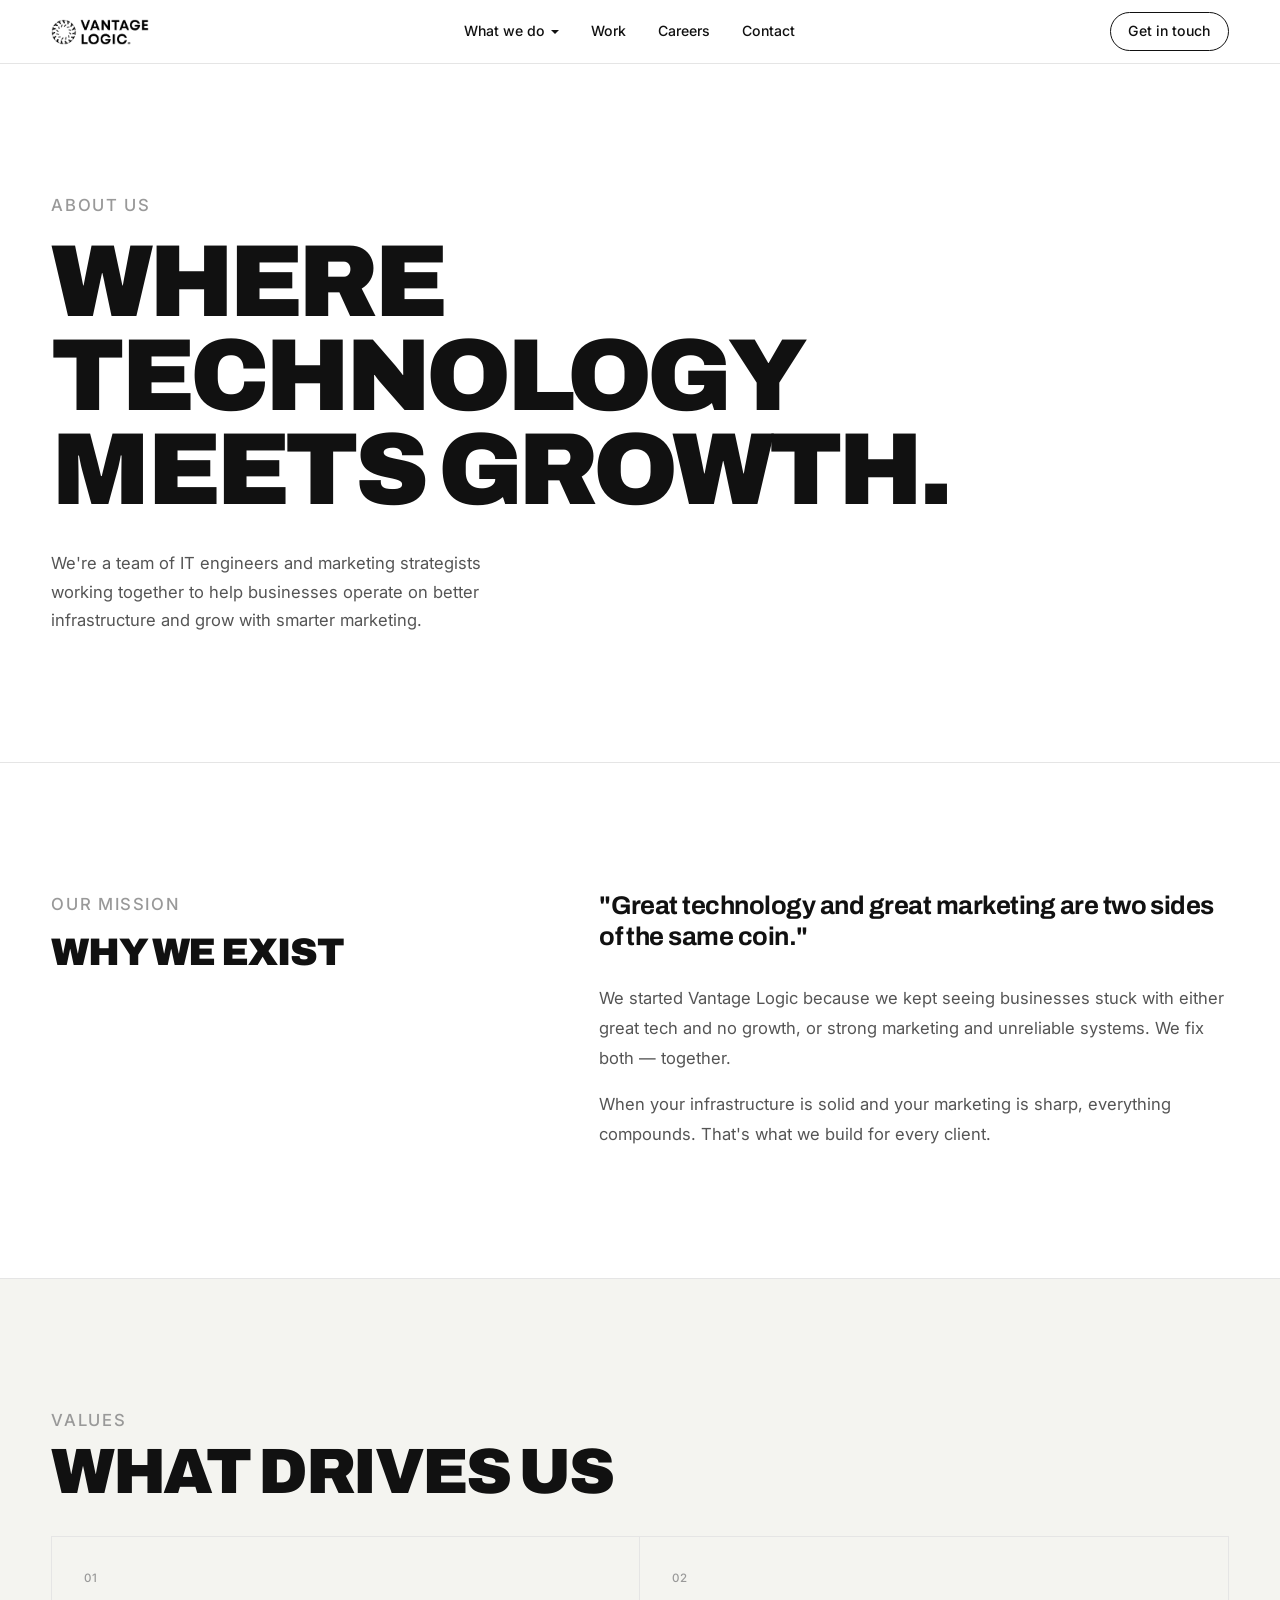
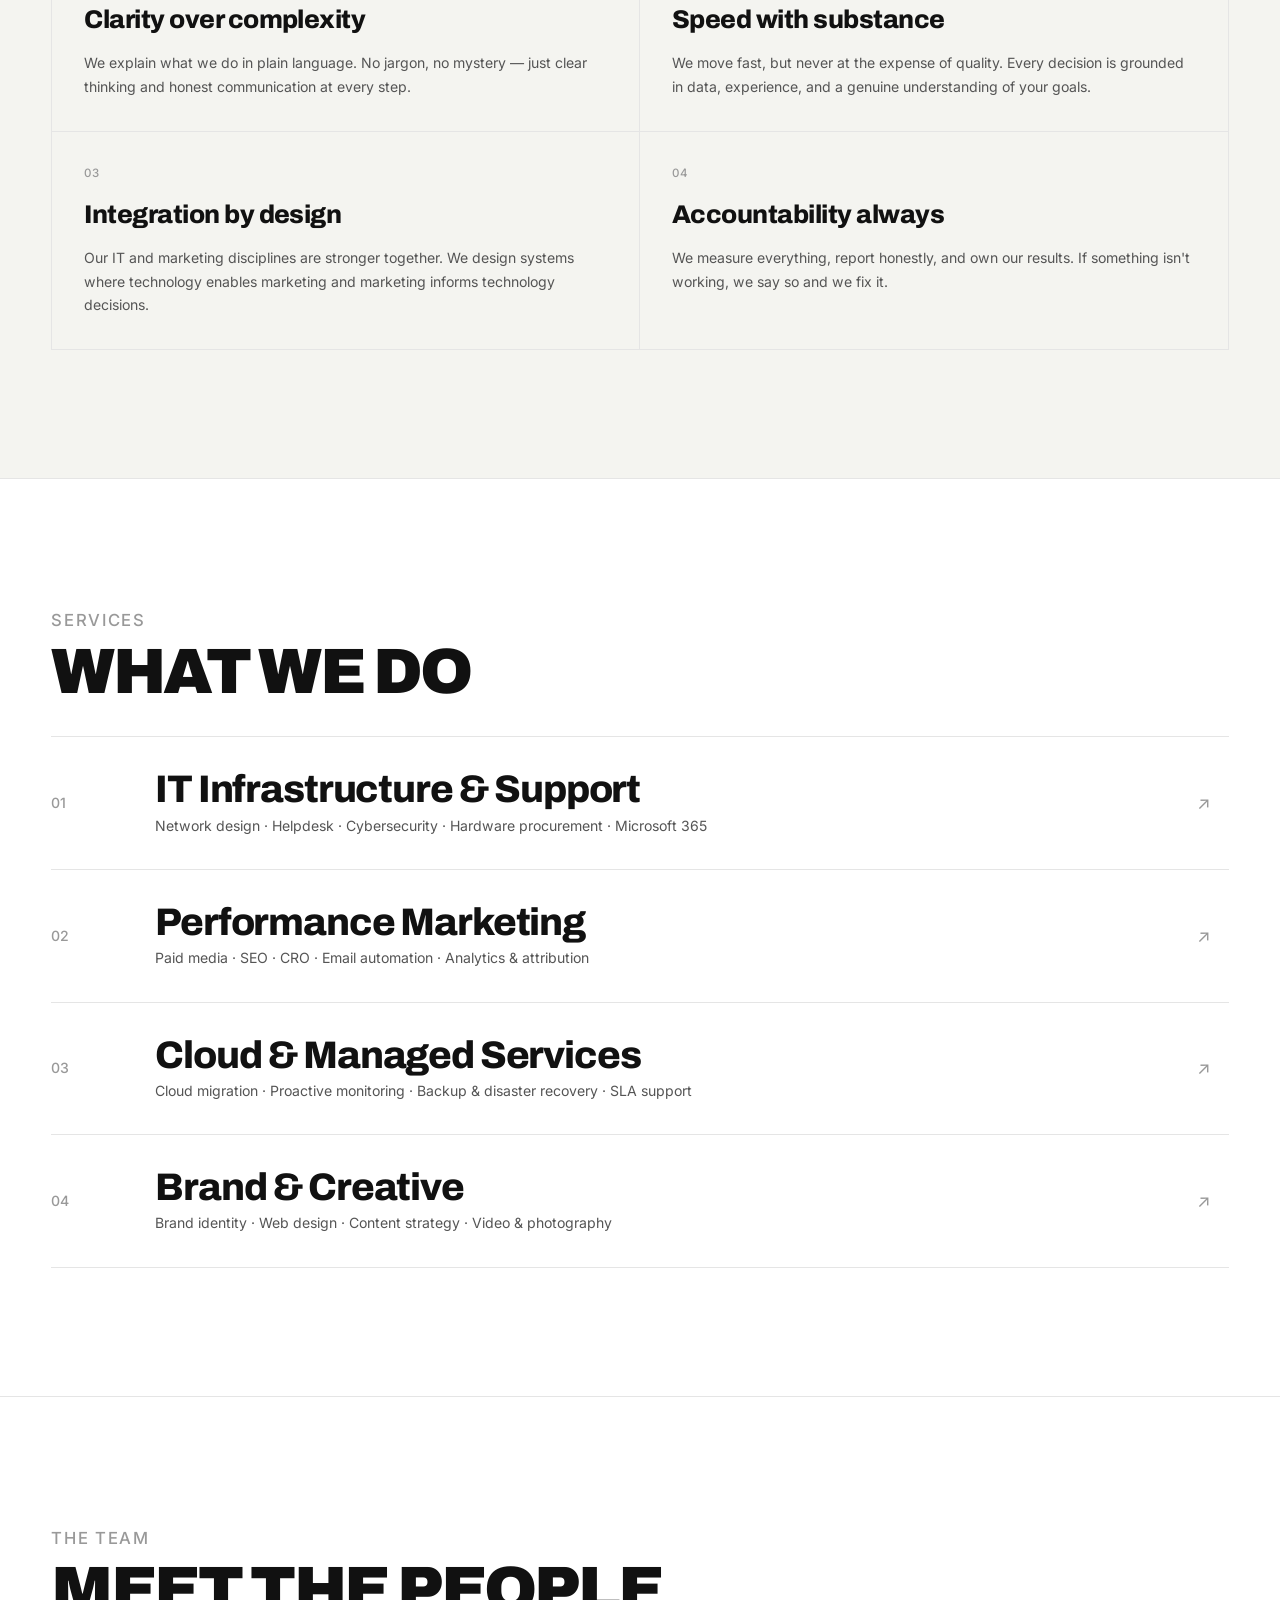
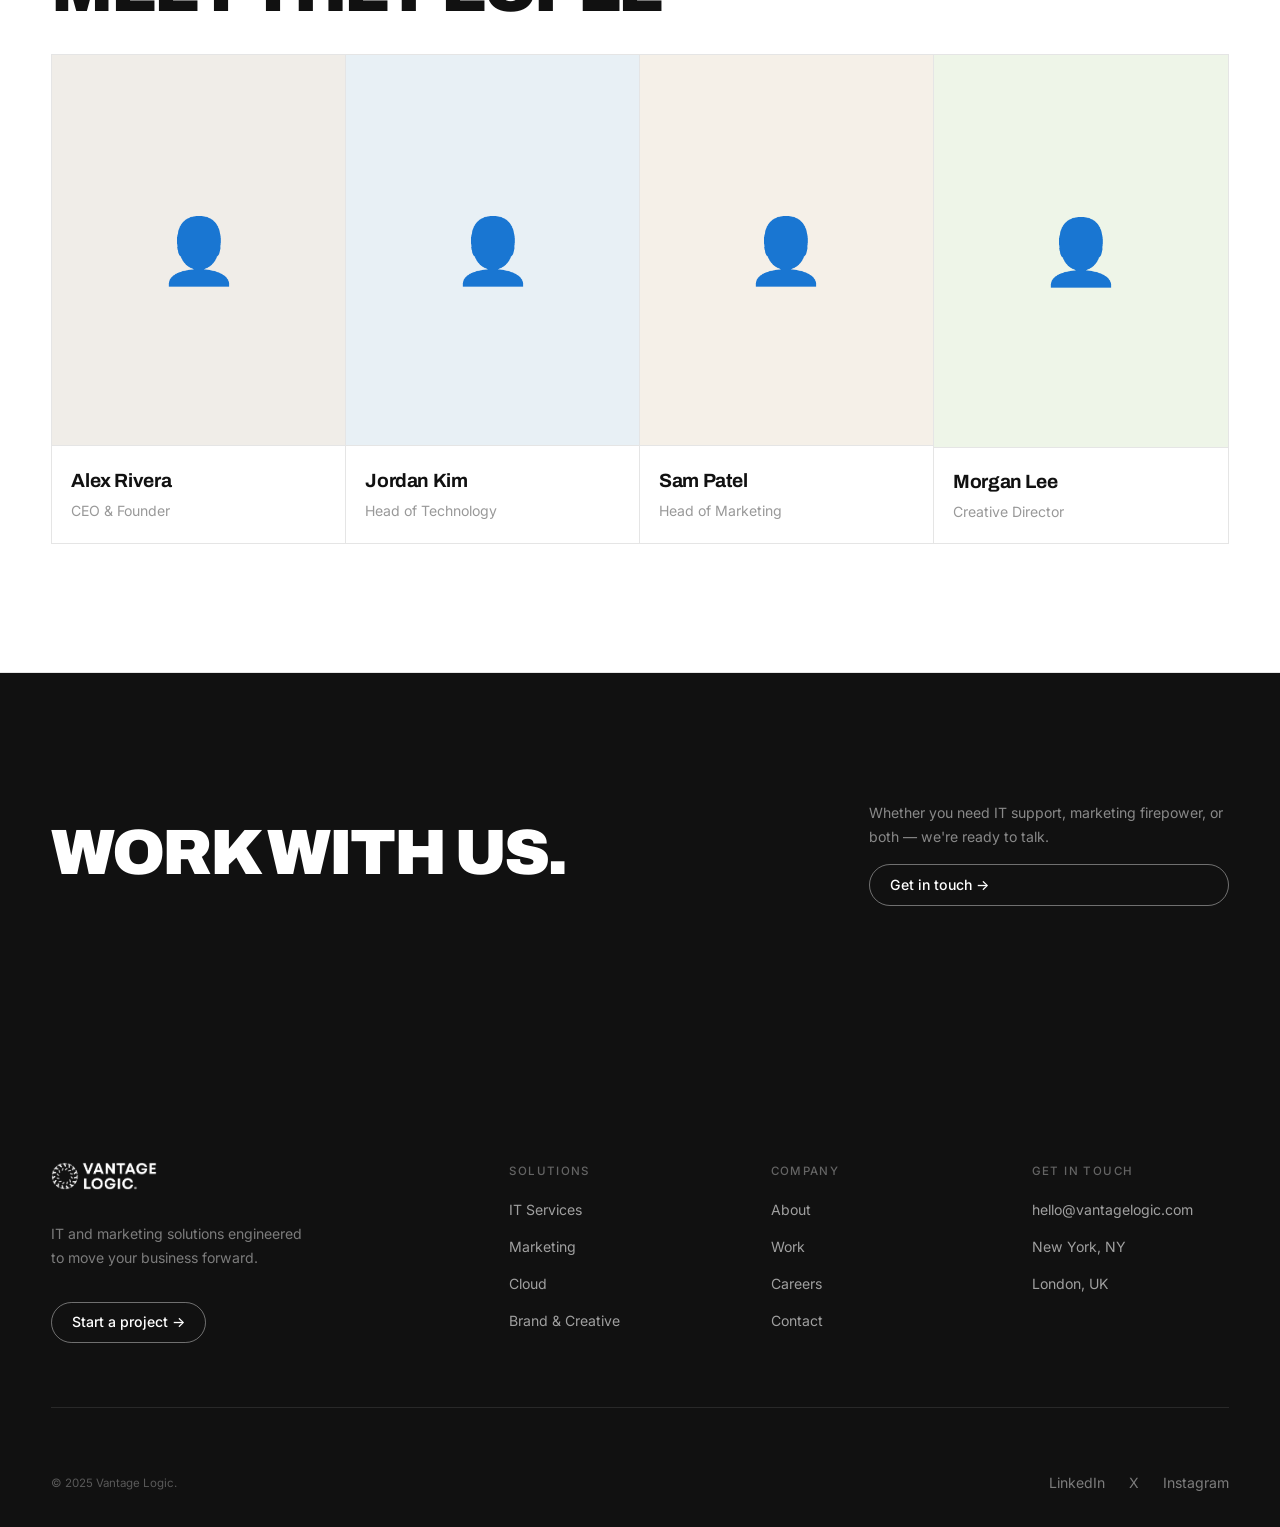
==== pages/about.html @ 90b5e937 "Initial deploy" ====
<!DOCTYPE html>
<html lang="en">
<head>
  <meta charset="UTF-8" /><meta name="viewport" content="width=device-width, initial-scale=1.0" />
  <title>About & Services | Vantage Logic</title>
  <meta name="description" content="Vantage Logic — an IT and marketing agency helping businesses build better technology and grow faster." />
  <link rel="icon" type="image/png" href="../assets/images/favicon.png" />
  <link rel="preconnect" href="https://fonts.googleapis.com">
  <link rel="preconnect" href="https://fonts.gstatic.com" crossorigin>
  <link rel="stylesheet" href="https://fonts.googleapis.com/css2?family=Inter:wght@300;400;500;600&family=Archivo:ital,wght@0,400;0,500;0,600;0,700;0,800;0,900;1,400;1,800&display=swap">
  <link rel="stylesheet" href="../css/main.css" />
  <style>
    body { padding-top:64px; }
    .page-hero { padding-top:var(--sp-xl); padding-bottom:var(--sp-xl); border-bottom:1px solid var(--c-border); }
    .page-hl { font-family:var(--f-display); font-size:var(--t-hero); font-weight:900; text-transform:uppercase; letter-spacing:-0.045em; line-height:0.92; max-width:14ch; }
    .page-sub { max-width:480px; color:var(--c-text-mid); line-height:1.7; margin-top:var(--sp-md); }
    .values-grid { display:grid; grid-template-columns:repeat(2,1fr); gap:0; border:1px solid var(--c-border); }
    .value-item { padding:var(--sp-md); border-right:1px solid var(--c-border); border-bottom:1px solid var(--c-border); }
    .value-item:nth-child(even) { border-right:none; }
    .value-item:nth-last-child(-n+2) { border-bottom:none; }
    .value-num { font-size:var(--t-xs); text-transform:uppercase; letter-spacing:0.1em; color:var(--c-text-light); margin-bottom:0.8rem; font-weight:500; }
    .value-title { font-family:var(--f-display); font-size:var(--t-lg); font-weight:800; letter-spacing:-0.02em; margin-bottom:0.6rem; }
    .value-desc { font-size:var(--t-sm); color:var(--c-text-mid); line-height:1.7; }
    .team-grid { display:grid; grid-template-columns:repeat(4,1fr); gap:0; border:1px solid var(--c-border); }
    .team-card { border-right:1px solid var(--c-border); overflow:hidden; }
    .team-card:last-child { border-right:none; }
    .team-img { aspect-ratio:3/4; background:var(--c-bg-off); display:flex; align-items:center; justify-content:center; font-size:4rem; transition:transform 0.6s var(--ease); }
    .team-card:hover .team-img { transform:scale(1.04); }
    .team-info { padding:1.2rem; border-top:1px solid var(--c-border); }
    .team-name { font-family:var(--f-display); font-size:var(--t-md); font-weight:700; letter-spacing:-0.02em; }
    .team-role { font-size:var(--t-sm); color:var(--c-text-light); margin-top:0.2rem; }
    @media(max-width:900px) {
      .values-grid { grid-template-columns:1fr; }
      .value-item { border-right:none; }
      .value-item:nth-last-child(-n+2) { border-bottom:1px solid var(--c-border); }
      .value-item:last-child { border-bottom:none; }
      .team-grid { grid-template-columns:repeat(2,1fr); }
      .team-card:nth-child(even) { border-right:none; }
      .team-card { border-bottom:1px solid var(--c-border); }
    }
  </style>
</head>
<body>
<div id="page-loader"><div class="loader-inner"><div style="font-family:Archivo,sans-serif;font-weight:900;font-size:1.2rem;letter-spacing:0.05em;color:#111;">VANTAGE LOGIC</div><div class="loader-track"><div class="loader-fill"></div></div></div></div>
<div id="scroll-progress"></div>

<nav id="nav">
  <div class="nav-inner">
    <a href="../index.html" class="nav-logo"><img src="../assets/images/logo.png" alt="Vantage Logic" /></a>
    <ul class="nav-links">
            <li class="has-dd"><a href="#">What we do</a>
        <div class="nav-dd">
          <a href="brand-media.html">Brand &amp; Media</a>
          <a href="paid-ads.html">Paid Ads</a>
          <a href="ecommerce.html">E-Commerce</a>
          <a href="web-software.html">Web &amp; Software</a>
        </div>
      </li>
      <li><a href="work.html">Work</a></li>
      <li><a href="careers.html">Careers</a></li>
      <li><a href="contact.html">Contact</a></li>
    </ul>
    <div class="nav-right">
      <a href="contact.html" class="nav-cta">Get in touch</a>
      <button class="hamburger" aria-label="Menu"><span></span><span></span><span></span></button>
    </div>
  </div>
</nav>
<div id="mobile-menu">
    <a href="brand-media.html">Brand &amp; Media</a>
  <a href="paid-ads.html">Paid Ads</a>
  <a href="ecommerce.html">E-Commerce</a>
  <a href="web-software.html">Web &amp; Software</a><a href="work.html">Work</a><a href="careers.html">Careers</a><a href="contact.html">Contact</a>
  <a href="contact.html" class="mob-cta">Get in touch →</a>
</div>

<section class="page-hero">
  <div class="wrap">
    <p class="upper light" style="margin-bottom:1rem;" data-reveal>About us</p>
    <h1 class="page-hl" data-reveal style="transition-delay:0.08s;">Where technology meets growth.</h1>
    <p class="page-sub" data-reveal style="transition-delay:0.16s;">We're a team of IT engineers and marketing strategists working together to help businesses operate on better infrastructure and grow with smarter marketing.</p>
  </div>
</section>

<!-- MISSION -->
<section class="section border-b">
  <div class="wrap">
    <div style="display:grid;grid-template-columns:1fr 1.5fr;gap:var(--sp-xl);align-items:start;">
      <div data-reveal>
        <p class="upper light" style="margin-bottom:1rem;">Our Mission</p>
        <h2 style="font-family:var(--f-display);font-size:var(--t-xl);font-weight:900;text-transform:uppercase;letter-spacing:-0.03em;line-height:0.95;">Why we exist</h2>
      </div>
      <div data-reveal style="transition-delay:0.12s;">
        <p style="font-family:var(--f-display);font-size:var(--t-lg);font-weight:700;letter-spacing:-0.02em;line-height:1.2;margin-bottom:var(--sp-md);">"Great technology and great marketing are two sides of the same coin."</p>
        <p style="color:var(--c-text-mid);line-height:1.8;margin-bottom:1rem;">We started Vantage Logic because we kept seeing businesses stuck with either great tech and no growth, or strong marketing and unreliable systems. We fix both — together.</p>
        <p style="color:var(--c-text-mid);line-height:1.8;">When your infrastructure is solid and your marketing is sharp, everything compounds. That's what we build for every client.</p>
      </div>
    </div>
  </div>
</section>

<!-- VALUES -->
<section class="section border-b off">
  <div class="wrap">
    <div style="margin-bottom:var(--sp-md);" data-reveal>
      <p class="upper light" style="margin-bottom:0.4rem;">Values</p>
      <h2 style="font-family:var(--f-display);font-size:var(--t-2xl);font-weight:900;letter-spacing:-0.04em;text-transform:uppercase;">What drives us</h2>
    </div>
    <div class="values-grid" data-stagger>
      <div class="value-item"><div class="value-num">01</div><div class="value-title">Clarity over complexity</div><div class="value-desc">We explain what we do in plain language. No jargon, no mystery — just clear thinking and honest communication at every step.</div></div>
      <div class="value-item"><div class="value-num">02</div><div class="value-title">Speed with substance</div><div class="value-desc">We move fast, but never at the expense of quality. Every decision is grounded in data, experience, and a genuine understanding of your goals.</div></div>
      <div class="value-item"><div class="value-num">03</div><div class="value-title">Integration by design</div><div class="value-desc">Our IT and marketing disciplines are stronger together. We design systems where technology enables marketing and marketing informs technology decisions.</div></div>
      <div class="value-item"><div class="value-num">04</div><div class="value-title">Accountability always</div><div class="value-desc">We measure everything, report honestly, and own our results. If something isn't working, we say so and we fix it.</div></div>
    </div>
  </div>
</section>

<!-- SERVICES -->
<section class="section border-b" id="services">
  <div class="wrap">
    <div style="display:flex;align-items:flex-end;justify-content:space-between;margin-bottom:var(--sp-md);flex-wrap:wrap;gap:1rem;" data-reveal>
      <div>
        <p class="upper light" style="margin-bottom:0.4rem;">Services</p>
        <h2 style="font-family:var(--f-display);font-size:var(--t-2xl);font-weight:900;letter-spacing:-0.04em;text-transform:uppercase;">What we do</h2>
      </div>
    </div>
    <div data-stagger>
      <a href="#it" class="solution-item" id="it">
        <span class="solution-num">01</span>
        <div class="solution-body"><div class="solution-name">IT Infrastructure &amp; Support</div><div class="solution-sub">Network design · Helpdesk · Cybersecurity · Hardware procurement · Microsoft 365</div></div>
        <span class="solution-icon">↗</span>
      </a>
      <a href="#marketing" class="solution-item" id="marketing">
        <span class="solution-num">02</span>
        <div class="solution-body"><div class="solution-name">Performance Marketing</div><div class="solution-sub">Paid media · SEO · CRO · Email automation · Analytics &amp; attribution</div></div>
        <span class="solution-icon">↗</span>
      </a>
      <a href="#cloud" class="solution-item" id="cloud">
        <span class="solution-num">03</span>
        <div class="solution-body"><div class="solution-name">Cloud &amp; Managed Services</div><div class="solution-sub">Cloud migration · Proactive monitoring · Backup &amp; disaster recovery · SLA support</div></div>
        <span class="solution-icon">↗</span>
      </a>
      <a href="#brand" class="solution-item" id="brand">
        <span class="solution-num">04</span>
        <div class="solution-body"><div class="solution-name">Brand &amp; Creative</div><div class="solution-sub">Brand identity · Web design · Content strategy · Video &amp; photography</div></div>
        <span class="solution-icon">↗</span>
      </a>
    </div>
  </div>
</section>

<!-- TEAM -->
<section class="section border-b">
  <div class="wrap">
    <div style="display:flex;align-items:center;justify-content:space-between;margin-bottom:var(--sp-md);flex-wrap:wrap;gap:1rem;" data-reveal>
      <div><p class="upper light" style="margin-bottom:0.4rem;">The Team</p><h2 style="font-family:var(--f-display);font-size:var(--t-2xl);font-weight:900;letter-spacing:-0.04em;text-transform:uppercase;">Meet the people</h2></div>
    </div>
    <div class="team-grid" data-stagger>
      <div class="team-card"><div class="team-img" style="background:#f0ede8;">👤</div><div class="team-info"><div class="team-name">Alex Rivera</div><div class="team-role">CEO & Founder</div></div></div>
      <div class="team-card"><div class="team-img" style="background:#e8f0f5;">👤</div><div class="team-info"><div class="team-name">Jordan Kim</div><div class="team-role">Head of Technology</div></div></div>
      <div class="team-card"><div class="team-img" style="background:#f5f0e8;">👤</div><div class="team-info"><div class="team-name">Sam Patel</div><div class="team-role">Head of Marketing</div></div></div>
      <div class="team-card"><div class="team-img" style="background:#eef5e8;">👤</div><div class="team-info"><div class="team-name">Morgan Lee</div><div class="team-role">Creative Director</div></div></div>
    </div>
  </div>
</section>

<section style="background:var(--c-bg-dark);color:#fff;padding-block:var(--sp-xl);">
  <div class="wrap" style="display:flex;align-items:center;justify-content:space-between;gap:var(--sp-lg);flex-wrap:wrap;">
    <h2 style="font-family:var(--f-display);font-size:var(--t-2xl);font-weight:900;text-transform:uppercase;letter-spacing:-0.04em;line-height:0.95;max-width:12ch;">Work with us.</h2>
    <div style="display:flex;flex-direction:column;gap:1rem;max-width:360px;">
      <p style="color:rgba(255,255,255,0.5);font-size:var(--t-sm);line-height:1.7;">Whether you need IT support, marketing firepower, or both — we're ready to talk.</p>
      <a href="contact.html" class="btn btn-outline-white">Get in touch →</a>
    </div>
  </div>
</section>

<footer id="footer">
  <div class="wrap">
    <div class="footer-top">
      <div><img src="../assets/images/logo.png" alt="Vantage Logic" class="footer-logo-img" /><p class="footer-tagline">IT and marketing solutions engineered to move your business forward.</p><a href="contact.html" class="btn btn-outline-white">Start a project →</a></div>
      <div class="footer-col"><div class="footer-col-label">Solutions</div><ul><li><a href="about.html#it">IT Services</a></li><li><a href="about.html#marketing">Marketing</a></li><li><a href="about.html#cloud">Cloud</a></li><li><a href="about.html#brand">Brand & Creative</a></li></ul></div>
      <div class="footer-col"><div class="footer-col-label">Company</div><ul><li><a href="about.html">About</a></li><li><a href="work.html">Work</a></li><li><a href="careers.html">Careers</a></li><li><a href="contact.html">Contact</a></li></ul></div>
      <div class="footer-col"><div class="footer-col-label">Get in touch</div><ul><li><a href="mailto:hello@vantagelogic.com">hello@vantagelogic.com</a></li><li><a href="#">New York, NY</a></li><li><a href="#">London, UK</a></li></ul></div>
    </div>
    <div class="footer-bottom"><p class="footer-copy">&copy; 2025 Vantage Logic.</p><div class="footer-socials"><a href="#">LinkedIn</a><a href="#">X</a><a href="#">Instagram</a></div></div>
  </div>
</footer>
<script src="../js/main.js"></script>
</body>
</html>
---- css/main.css ----
/* ============================================================
   MAIN.CSS — Vantage Logic
   Design modelled after deptagency.com
   WHITE bg · BLACK text · Archivo bold · Inter body
   ============================================================ */

/* Fonts loaded via <link> tags in HTML */

:root {
  --c-bg:          #ffffff;
  --c-bg-off:      #f4f4f0;
  --c-bg-dark:     #111111;
  --c-text:        #111111;
  --c-text-mid:    #555555;
  --c-text-light:  #999999;
  --c-border:      #e5e5e5;
  --c-border-dark: rgba(255,255,255,0.1);

  --f-display: 'Archivo', sans-serif;
  --f-body:    'Inter', sans-serif;

  --t-xs:   clamp(0.65rem, 0.9vw,  0.75rem);
  --t-sm:   clamp(0.8rem,  1.1vw,  0.9rem);
  --t-base: clamp(0.95rem, 1.3vw,  1.05rem);
  --t-md:   clamp(1.1rem,  1.5vw,  1.3rem);
  --t-lg:   clamp(1.4rem,  2vw,    1.75rem);
  --t-xl:   clamp(1.9rem,  3vw,    2.6rem);
  --t-2xl:  clamp(2.6rem,  5vw,    4.2rem);
  --t-hero: clamp(3.5rem,  8vw,    9rem);

  --sp-xs:  0.5rem;
  --sp-sm:  1rem;
  --sp-md:  2rem;
  --sp-lg:  4rem;
  --sp-xl:  8rem;
  --sp-2xl: 14rem;

  --max-w:   1440px;
  --gutter:  clamp(1.5rem, 4vw, 4rem);
  --ease:    cubic-bezier(0.16, 1, 0.3, 1);
  --fast:    0.18s;
  --base:    0.4s;
  --slow:    0.75s;
}

/* Reset */
*, *::before, *::after { box-sizing: border-box; margin: 0; padding: 0; }
html { scroll-behavior: smooth; -webkit-font-smoothing: antialiased; }
body {
  background: var(--c-bg);
  color: var(--c-text);
  font-family: var(--f-body);
  font-size: var(--t-base);
  font-weight: 400;
  line-height: 1.6;
  overflow-x: hidden;
}
img, video { display: block; max-width: 100%; height: auto; }
a { color: inherit; text-decoration: none; }
button { cursor: pointer; border: none; background: none; font: inherit; color: inherit; }
ul { list-style: none; }
input, textarea, select { font: inherit; color: inherit; }

/* Typography */
h1,h2,h3,h4,h5 {
  font-family: var(--f-display);
  font-weight: 800;
  line-height: 1.0;
  letter-spacing: -0.03em;
}
.t-hero  { font-size: var(--t-hero); line-height: 0.93; letter-spacing: -0.045em; }
.t-2xl   { font-size: var(--t-2xl); letter-spacing: -0.03em; }
.t-xl    { font-size: var(--t-xl);  letter-spacing: -0.025em; }
.t-lg    { font-size: var(--t-lg);  letter-spacing: -0.02em; }
.t-md    { font-size: var(--t-md);  }
.t-sm    { font-size: var(--t-sm);  }
.t-xs    { font-size: var(--t-xs);  }
.upper   { text-transform: uppercase; letter-spacing: 0.1em; font-weight: 500; }
.mid     { color: var(--c-text-mid); }
.light   { color: var(--c-text-light); }
.italic  { font-style: italic; }
.f-dis   { font-family: var(--f-display); font-weight: 800; }

/* Layout */
.wrap { width:100%; max-width:var(--max-w); margin-inline:auto; padding-inline:var(--gutter); }
.section    { padding-block: var(--sp-xl); }
.section-lg { padding-block: var(--sp-2xl); }
.section-sm { padding-block: var(--sp-lg); }
.section-md { padding-block: calc(var(--sp-lg) * 1.5); }
.dark       { background: var(--c-bg-dark); color: #fff; }
.off        { background: var(--c-bg-off); }
.border-t   { border-top: 1px solid var(--c-border); }
.border-b   { border-bottom: 1px solid var(--c-border); }
.flex-b     { display:flex; align-items:center; justify-content:space-between; }
.flex-c     { display:flex; align-items:center; }
.col        { display:flex; flex-direction:column; }
.grid-2     { display:grid; grid-template-columns:1fr 1fr; gap:var(--sp-md); }
.grid-3     { display:grid; grid-template-columns:repeat(3,1fr); gap:var(--sp-md); }
.grid-4     { display:grid; grid-template-columns:repeat(4,1fr); gap:var(--sp-md); }

/* Buttons — Dept style: pill outlines + filled */
.btn {
  display: inline-flex; align-items: center; gap: 0.45em;
  font-family: var(--f-body); font-size: var(--t-sm); font-weight: 500;
  cursor: pointer; white-space: nowrap; transition: all var(--base) var(--ease);
}
.btn-outline {
  padding: 0.6em 1.4em; border-radius: 99px;
  border: 1.5px solid var(--c-text); color: var(--c-text);
}
.btn-outline:hover { background: var(--c-text); color: var(--c-bg); }
.btn-filled {
  padding: 0.6em 1.4em; border-radius: 99px;
  background: var(--c-text); color: var(--c-bg);
  border: 1.5px solid var(--c-text);
}
.btn-filled:hover { background: transparent; color: var(--c-text); }
.btn-outline-white {
  padding: 0.6em 1.4em; border-radius: 99px;
  border: 1.5px solid rgba(255,255,255,0.4); color: #fff;
}
.btn-outline-white:hover { background: #fff; color: var(--c-text); }

/* Text link arrow — Dept's main CTA style */
.link-arr {
  display: inline-flex; align-items: center; gap: 0.4em;
  font-size: var(--t-sm); font-weight: 500;
  border-bottom: 1px solid currentColor;
  padding-bottom: 1px;
  transition: gap var(--fast) var(--ease), opacity var(--fast) ease;
}
.link-arr:hover { gap: 0.7em; opacity: 0.6; }

/* Scroll reveal — only hide elements when JS is confirmed active */
.js-ready [data-reveal] {
  opacity: 0; transform: translateY(28px);
  transition: opacity var(--slow) var(--ease), transform var(--slow) var(--ease);
}
.js-ready [data-reveal].on { opacity:1; transform:none; }
.js-ready [data-reveal="fade"] { transform:none; }
.js-ready [data-reveal="fade"].on { opacity:1; }
.js-ready [data-stagger] > * {
  opacity:0; transform:translateY(20px);
  transition: opacity 0.55s var(--ease), transform 0.55s var(--ease);
}
.js-ready [data-stagger].on > *:nth-child(1){opacity:1;transform:none;transition-delay:0s}
.js-ready [data-stagger].on > *:nth-child(2){opacity:1;transform:none;transition-delay:.08s}
.js-ready [data-stagger].on > *:nth-child(3){opacity:1;transform:none;transition-delay:.16s}
.js-ready [data-stagger].on > *:nth-child(4){opacity:1;transform:none;transition-delay:.24s}
.js-ready [data-stagger].on > *:nth-child(5){opacity:1;transform:none;transition-delay:.32s}
.js-ready [data-stagger].on > *:nth-child(6){opacity:1;transform:none;transition-delay:.40s}

/* Page loader */
#page-loader {
  position:fixed; inset:0; background:var(--c-bg); z-index:10000;
  display:flex; align-items:center; justify-content:center;
  transition: opacity 0.5s ease, visibility 0.5s ease;
}
#page-loader.loaded { opacity:0; visibility:hidden; pointer-events:none; }
.loader-inner { display:flex; flex-direction:column; align-items:center; gap:1.5rem; }
.loader-logo-img { height:36px; }
.loader-track { width:180px; height:1px; background:var(--c-border); position:relative; overflow:hidden; }
.loader-fill { position:absolute; top:0; left:0; height:100%; width:0; background:var(--c-text); transition:width 0.8s var(--ease); }

/* ============================================================
   NAV — exactly like Dept: white bar, thin border, pill contact CTA
   ============================================================ */
#nav {
  position:fixed; top:0; left:0; right:0; z-index:900;
  background:var(--c-bg); border-bottom:1px solid var(--c-border);
  height:64px; transition:box-shadow 0.3s ease;
}
#nav.scrolled { box-shadow: 0 2px 16px rgba(0,0,0,0.06); }
.nav-inner {
  max-width:var(--max-w); margin-inline:auto; padding-inline:var(--gutter);
  height:100%; display:flex; align-items:center; justify-content:space-between;
}
.nav-logo { display:flex; align-items:center; transition:opacity 0.2s ease; }
.nav-logo:hover { opacity:0.6; }
.nav-logo img { height:26px; width:auto; }
.nav-links { display:flex; align-items:center; height:64px; }
.nav-links li { height:100%; position:relative; }
.nav-links li a {
  display:flex; align-items:center; height:100%;
  padding-inline:1rem;
  font-size:var(--t-sm); font-weight:500;
  transition:opacity var(--fast) ease;
}
.nav-links li a:hover { opacity:0.5; }
.nav-links li.active > a { border-bottom: 2px solid var(--c-text); }

/* Dropdown */
.nav-links li.has-dd > a::after { content:''; display:inline-block; width:0; height:0; margin-left:0.4em; border-left:4px solid transparent; border-right:4px solid transparent; border-top:4px solid currentColor; vertical-align:middle; transition:transform 0.2s ease; }
.nav-links li.has-dd:hover > a::after { transform:rotate(180deg); }
.nav-dd {
  display:none; position:absolute; top:100%; left:0;
  min-width:210px; background:var(--c-bg);
  border:1px solid var(--c-border); border-top:none;
  box-shadow:0 8px 24px rgba(0,0,0,0.08); z-index:100; padding:0.6rem 0;
}
.nav-links li.has-dd:hover .nav-dd { display:block; }
.nav-dd a { display:block; padding:0.5rem 1.2rem; font-size:var(--t-sm); transition:background 0.15s; }
.nav-dd a:hover { background:var(--c-bg-off); }

.nav-right { display:flex; align-items:center; gap:1rem; }
.nav-cta {
  font-size:var(--t-sm); font-weight:500;
  padding:0.55em 1.25em; border:1.5px solid var(--c-text);
  border-radius:99px; transition:all 0.2s ease;
}
.nav-cta:hover { background:var(--c-text); color:var(--c-bg); }

.hamburger { display:none; flex-direction:column; gap:5px; cursor:pointer; }
.hamburger span { display:block; width:22px; height:1.5px; background:var(--c-text); transition:all 0.3s var(--ease); }
.hamburger.open span:nth-child(1){ transform:translateY(6.5px) rotate(45deg); }
.hamburger.open span:nth-child(2){ opacity:0; }
.hamburger.open span:nth-child(3){ transform:translateY(-6.5px) rotate(-45deg); }
#mobile-menu {
  position:fixed; inset:0; top:64px; background:var(--c-bg);
  z-index:800; padding:var(--sp-md) var(--gutter);
  display:none; flex-direction:column; overflow-y:auto;
}
#mobile-menu.open { display:flex; }
#mobile-menu a {
  font-family:var(--f-display); font-size:var(--t-xl); font-weight:800;
  padding-block:0.7rem; border-bottom:1px solid var(--c-border);
  transition:opacity 0.2s;
}
#mobile-menu a:hover { opacity:0.45; }
.mob-cta { margin-top:var(--sp-md) !important; font-size:var(--t-base) !important; }

/* Scroll progress */
#scroll-progress {
  position:fixed; top:64px; left:0; height:2px; width:0;
  background:var(--c-text); z-index:901; transition:width 0.1s linear;
}

/* ============================================================
   FOOTER
   ============================================================ */
#footer { background:var(--c-bg-dark); color:#fff; padding-top:var(--sp-xl); }
.footer-top {
  display:grid; grid-template-columns:2fr 1fr 1fr 1fr;
  gap:var(--sp-lg); padding-bottom:var(--sp-lg);
  border-bottom:1px solid var(--c-border-dark); margin-bottom:var(--sp-md);
}
.footer-logo-img { height:28px; filter:invert(1) brightness(10); margin-bottom:var(--sp-md); }
.footer-tagline { font-size:var(--t-sm); color:rgba(255,255,255,0.45); line-height:1.7; max-width:260px; margin-bottom:var(--sp-md); }
.footer-col-label { font-size:var(--t-xs); text-transform:uppercase; letter-spacing:0.12em; color:rgba(255,255,255,0.35); margin-bottom:1rem; font-weight:500; }
.footer-col ul { display:flex; flex-direction:column; gap:0.65rem; }
.footer-col a { font-size:var(--t-sm); color:rgba(255,255,255,0.6); transition:color 0.2s; }
.footer-col a:hover { color:#fff; }
.footer-bottom { display:flex; align-items:center; justify-content:space-between; flex-wrap:wrap; gap:1rem; padding-block:var(--sp-md); }
.footer-copy { font-size:var(--t-xs); color:rgba(255,255,255,0.3); }
.footer-socials { display:flex; gap:1.5rem; }
.footer-socials a { font-size:var(--t-sm); color:rgba(255,255,255,0.45); transition:color 0.2s; }
.footer-socials a:hover { color:#fff; }

/* ============================================================
   WORK CARDS
   ============================================================ */
.work-card { display:block; background:var(--c-bg-off); }
.work-card-img-wrap { overflow:hidden; }
.work-card-img {
  width:100%; aspect-ratio:16/10; object-fit:cover;
  display:flex; align-items:center; justify-content:center;
  background:var(--c-bg-off);
  transition:transform 0.7s var(--ease);
}
.work-card:hover .work-card-img { transform:scale(1.04); }
.work-card-meta {
  padding:1.2rem 1.4rem; border-top:1px solid var(--c-border);
  display:flex; align-items:flex-start; justify-content:space-between; gap:1rem;
}
.work-card-left { }
.work-card-client { font-family:var(--f-display); font-size:var(--t-md); font-weight:700; letter-spacing:-0.02em; }
.work-card-desc { font-size:var(--t-sm); color:var(--c-text-mid); margin-top:0.2rem; line-height:1.4; max-width:40ch; }
.work-card-tags { display:flex; gap:0.4rem; flex-wrap:wrap; margin-top:0.6rem; }
.work-tag { font-size:var(--t-xs); color:var(--c-text-light); padding:0.2em 0.7em; border:1px solid var(--c-border); border-radius:99px; }

/* ============================================================
   SOLUTIONS LIST — Dept numbered rows
   ============================================================ */
.solution-item {
  display:grid; grid-template-columns:72px 1fr 32px;
  align-items:center; gap:var(--sp-md);
  padding:2rem 0; border-bottom:1px solid var(--c-border);
  transition:background 0.2s; text-decoration:none; color:var(--c-text);
}
.solution-item:first-child { border-top:1px solid var(--c-border); }
.solution-item:hover .solution-name { opacity:0.45; }
.solution-item:hover .solution-icon { transform:translate(4px,-4px); }
.solution-num { font-size:var(--t-sm); color:var(--c-text-light); font-weight:500; }
.solution-body { }
.solution-name {
  font-family:var(--f-display); font-size:var(--t-xl); font-weight:800;
  letter-spacing:-0.03em; line-height:1.05; transition:opacity 0.2s;
}
.solution-sub { font-size:var(--t-sm); color:var(--c-text-mid); margin-top:0.3rem; }
.solution-icon { font-size:1.1rem; color:var(--c-text-light); transition:transform 0.2s var(--ease), color 0.2s; }
.solution-item:hover .solution-icon { color:var(--c-text); }

/* ============================================================
   MARQUEE
   ============================================================ */
.marquee-wrap { overflow:hidden; border-top:1px solid var(--c-border); border-bottom:1px solid var(--c-border); padding-block:1rem; }
.marquee-track { display:flex; gap:3rem; width:max-content; animation:marquee 28s linear infinite; }
.marquee-wrap:hover .marquee-track { animation-play-state:paused; }
.marquee-item { display:flex; align-items:center; gap:1rem; white-space:nowrap; font-family:var(--f-display); font-size:var(--t-sm); font-weight:700; text-transform:uppercase; letter-spacing:0.06em; color:var(--c-text-light); }
.m-dot { width:4px; height:4px; border-radius:50%; background:var(--c-text); display:inline-block; }
@keyframes marquee { from{transform:translateX(0)} to{transform:translateX(-50%)} }

/* ============================================================
   CULTURE BLOCKS — horizontal scrolling strip
   ============================================================ */
.culture-strip { display:flex; overflow-x:auto; scrollbar-width:none; border-top:1px solid var(--c-border); border-bottom:1px solid var(--c-border); }
.culture-strip::-webkit-scrollbar { display:none; }
.culture-block { flex:0 0 260px; padding:var(--sp-md); border-right:1px solid var(--c-border); }
.culture-block:last-child { border-right:none; }
.culture-label { font-family:var(--f-display); font-size:var(--t-md); font-weight:800; line-height:1.15; letter-spacing:-0.02em; margin-bottom:0.5rem; }
.culture-stat { font-size:var(--t-xs); color:var(--c-text-light); line-height:1.65; }

/* ============================================================
   INSIGHT CARDS
   ============================================================ */
.insight-card { display:block; }
.insight-img-wrap { overflow:hidden; margin-bottom:1rem; }
.insight-img { width:100%; aspect-ratio:16/10; object-fit:cover; display:flex; align-items:center; justify-content:center; background:var(--c-bg-off); transition:transform 0.6s var(--ease); }
.insight-card:hover .insight-img { transform:scale(1.04); }
.insight-cat { font-size:var(--t-xs); text-transform:uppercase; letter-spacing:0.1em; color:var(--c-text-light); margin-bottom:0.5rem; font-weight:500; }
.insight-title { font-family:var(--f-display); font-size:var(--t-lg); font-weight:700; letter-spacing:-0.02em; line-height:1.15; transition:opacity 0.2s; }
.insight-card:hover .insight-title { opacity:0.5; }

/* ============================================================
   FORMS
   ============================================================ */
.form-group { display:flex; flex-direction:column; gap:0.4rem; margin-bottom:var(--sp-sm); }
.form-label { font-size:var(--t-sm); font-weight:500; }
.form-input, .form-textarea, .form-select {
  background:transparent; border:none; border-bottom:1.5px solid var(--c-border);
  padding:0.75em 0; font-size:var(--t-base); width:100%; outline:none;
  border-radius:0; transition:border-color 0.2s; appearance:none;
}
.form-input:focus, .form-textarea:focus, .form-select:focus { border-color:var(--c-text); }
.form-input::placeholder, .form-textarea::placeholder { color:var(--c-text-light); }
.form-textarea { resize:vertical; min-height:120px; }

/* ============================================================
   ACCORDION
   ============================================================ */
.accordion-item { border-bottom:1px solid var(--c-border); }
.accordion-trigger {
  width:100%; display:flex; align-items:center; justify-content:space-between;
  padding:1.3rem 0; font-family:var(--f-display); font-size:var(--t-lg);
  font-weight:700; letter-spacing:-0.02em; text-align:left; cursor:pointer;
  transition:opacity 0.2s;
}
.accordion-trigger:hover { opacity:0.55; }
.accordion-icon { font-size:1.3rem; font-weight:300; flex-shrink:0; transition:transform 0.3s var(--ease); }
.accordion-item.open .accordion-icon { transform:rotate(45deg); }
.accordion-body { max-height:0; overflow:hidden; transition:max-height 0.45s var(--ease); }
.accordion-body-inner { padding-bottom:1.4rem; color:var(--c-text-mid); line-height:1.8; font-size:var(--t-sm); }

/* ============================================================
   RESPONSIVE
   ============================================================ */
@media (max-width:1024px) {
  .grid-4 { grid-template-columns:repeat(2,1fr); }
  .footer-top { grid-template-columns:1fr 1fr; gap:var(--sp-md); }
  .solution-item { grid-template-columns:52px 1fr 28px; }
}
@media (max-width:768px) {
  .nav-links, .nav-right { display:none; }
  .hamburger { display:flex; }
  .grid-2,.grid-3,.grid-4 { grid-template-columns:1fr; }
  .footer-top { grid-template-columns:1fr; }
  .footer-bottom { flex-direction:column; text-align:center; }
  .solution-item { grid-template-columns:44px 1fr; }
  .solution-icon { display:none; }
}
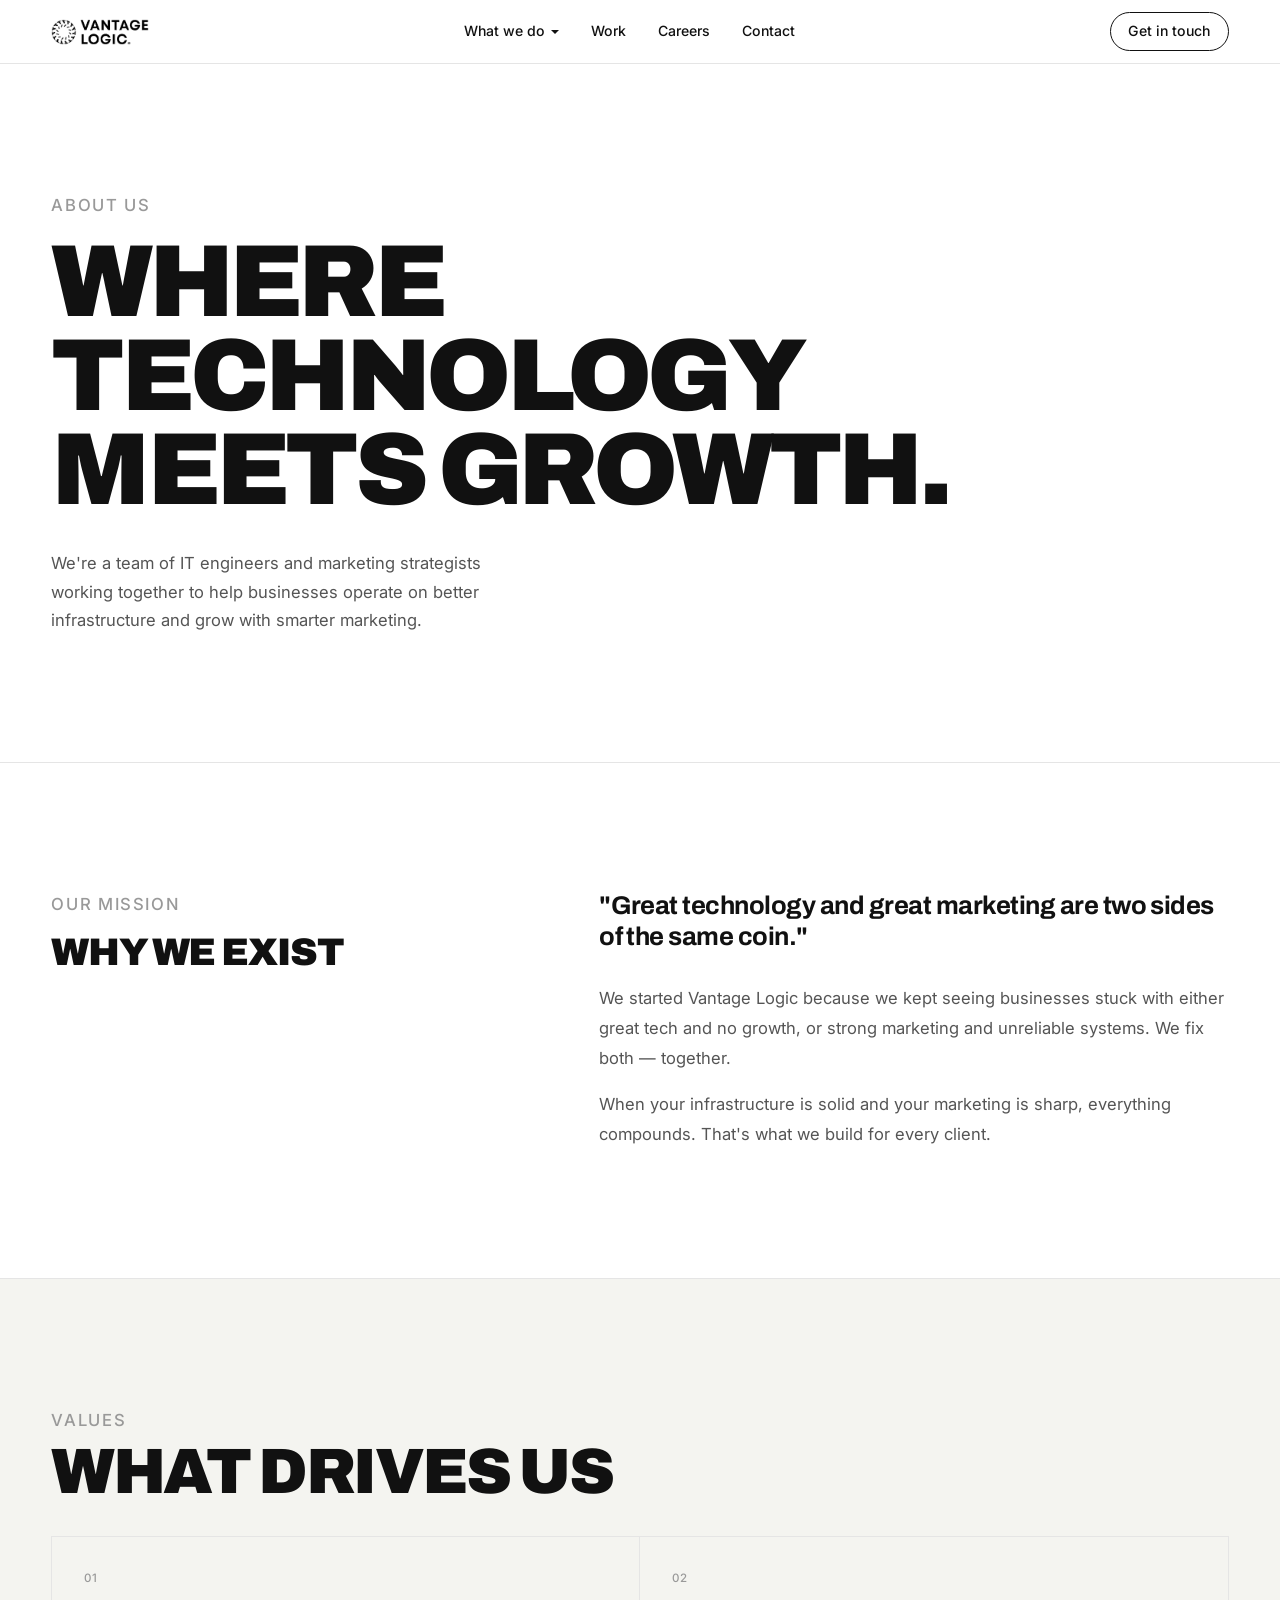
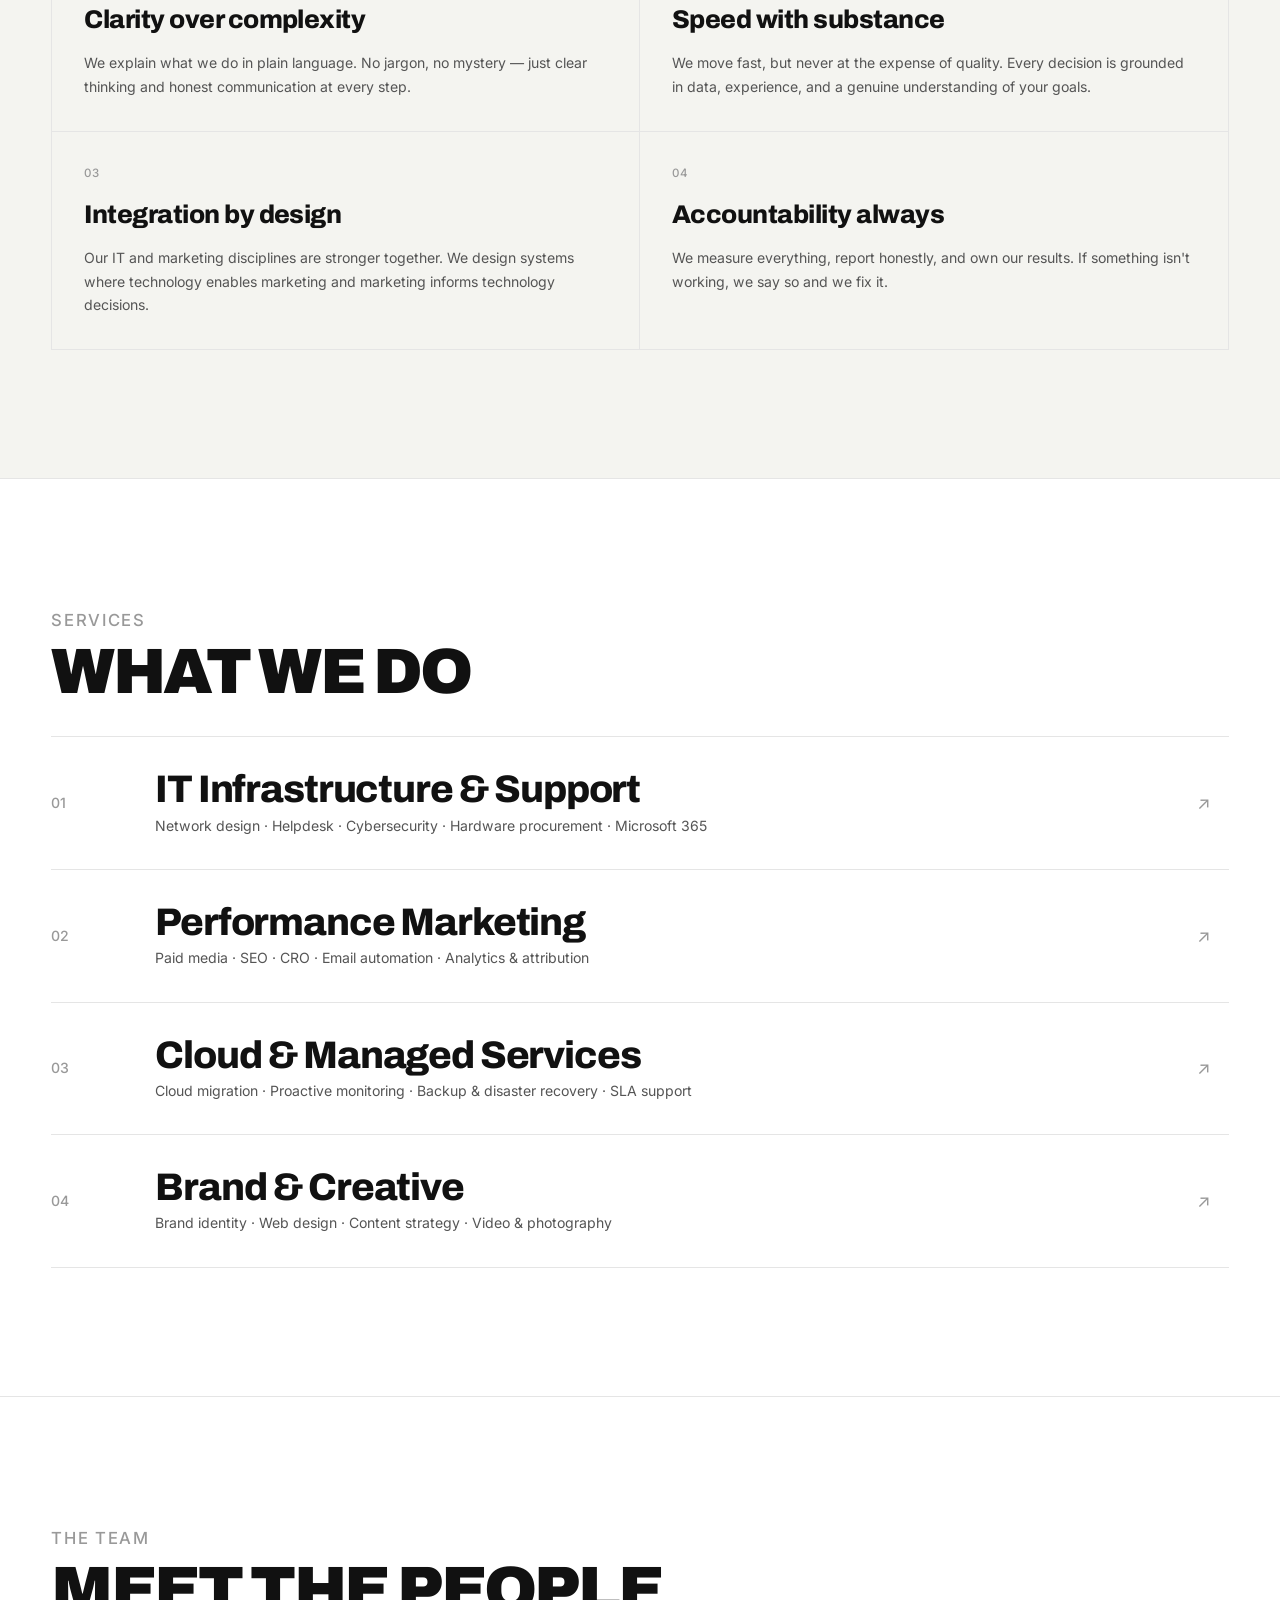
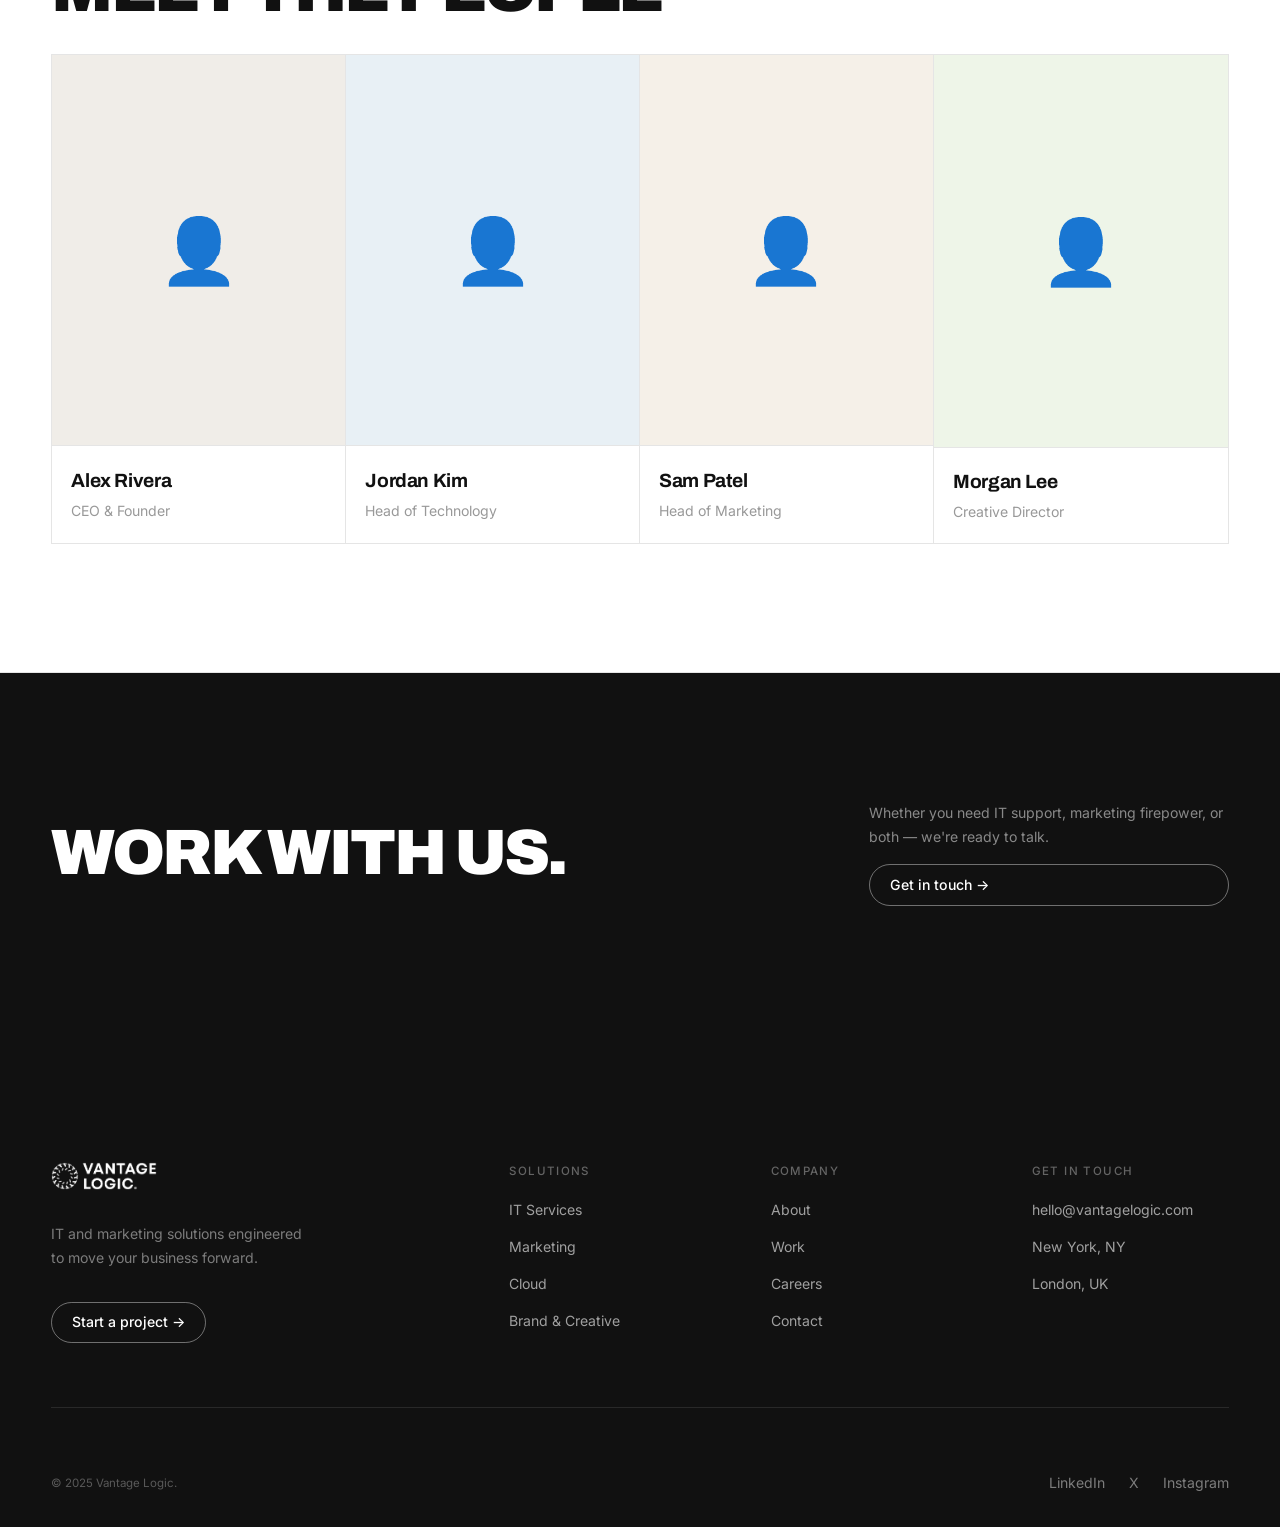
==== commit be9ebbc4: "Update 10-03-Tue 21:44" ====
--- a/pages/about.html
+++ b/pages/about.html
@@ -46,7 +46,7 @@
 
 <nav id="nav">
   <div class="nav-inner">
-    <a href="../index.html" class="nav-logo"><img src="../assets/images/logo.png" alt="Vantage Logic" /></a>
+    <a href="../index.html" class="nav-logo"><img src="../assets/images/logo-dark.png" alt="Vantage Logic" /></a>
     <ul class="nav-links">
             <li class="has-dd"><a href="#">What we do</a>
         <div class="nav-dd">
@@ -177,7 +177,7 @@
 <footer id="footer">
   <div class="wrap">
     <div class="footer-top">
-      <div><img src="../assets/images/logo.png" alt="Vantage Logic" class="footer-logo-img" /><p class="footer-tagline">IT and marketing solutions engineered to move your business forward.</p><a href="contact.html" class="btn btn-outline-white">Start a project →</a></div>
+      <div><img src="../assets/images/logo-white.png" alt="Vantage Logic" class="footer-logo-img" /><p class="footer-tagline">IT and marketing solutions engineered to move your business forward.</p><a href="contact.html" class="btn btn-outline-white">Start a project →</a></div>
       <div class="footer-col"><div class="footer-col-label">Solutions</div><ul><li><a href="about.html#it">IT Services</a></li><li><a href="about.html#marketing">Marketing</a></li><li><a href="about.html#cloud">Cloud</a></li><li><a href="about.html#brand">Brand & Creative</a></li></ul></div>
       <div class="footer-col"><div class="footer-col-label">Company</div><ul><li><a href="about.html">About</a></li><li><a href="work.html">Work</a></li><li><a href="careers.html">Careers</a></li><li><a href="contact.html">Contact</a></li></ul></div>
       <div class="footer-col"><div class="footer-col-label">Get in touch</div><ul><li><a href="mailto:hello@vantagelogic.com">hello@vantagelogic.com</a></li><li><a href="#">New York, NY</a></li><li><a href="#">London, UK</a></li></ul></div>
--- a/css/main.css
+++ b/css/main.css
@@ -244,7 +244,7 @@
   gap:var(--sp-lg); padding-bottom:var(--sp-lg);
   border-bottom:1px solid var(--c-border-dark); margin-bottom:var(--sp-md);
 }
-.footer-logo-img { height:28px; filter:invert(1) brightness(10); margin-bottom:var(--sp-md); }
+.footer-logo-img { height:28px; margin-bottom:var(--sp-md); }
 .footer-tagline { font-size:var(--t-sm); color:rgba(255,255,255,0.45); line-height:1.7; max-width:260px; margin-bottom:var(--sp-md); }
 .footer-col-label { font-size:var(--t-xs); text-transform:uppercase; letter-spacing:0.12em; color:rgba(255,255,255,0.35); margin-bottom:1rem; font-weight:500; }
 .footer-col ul { display:flex; flex-direction:column; gap:0.65rem; }
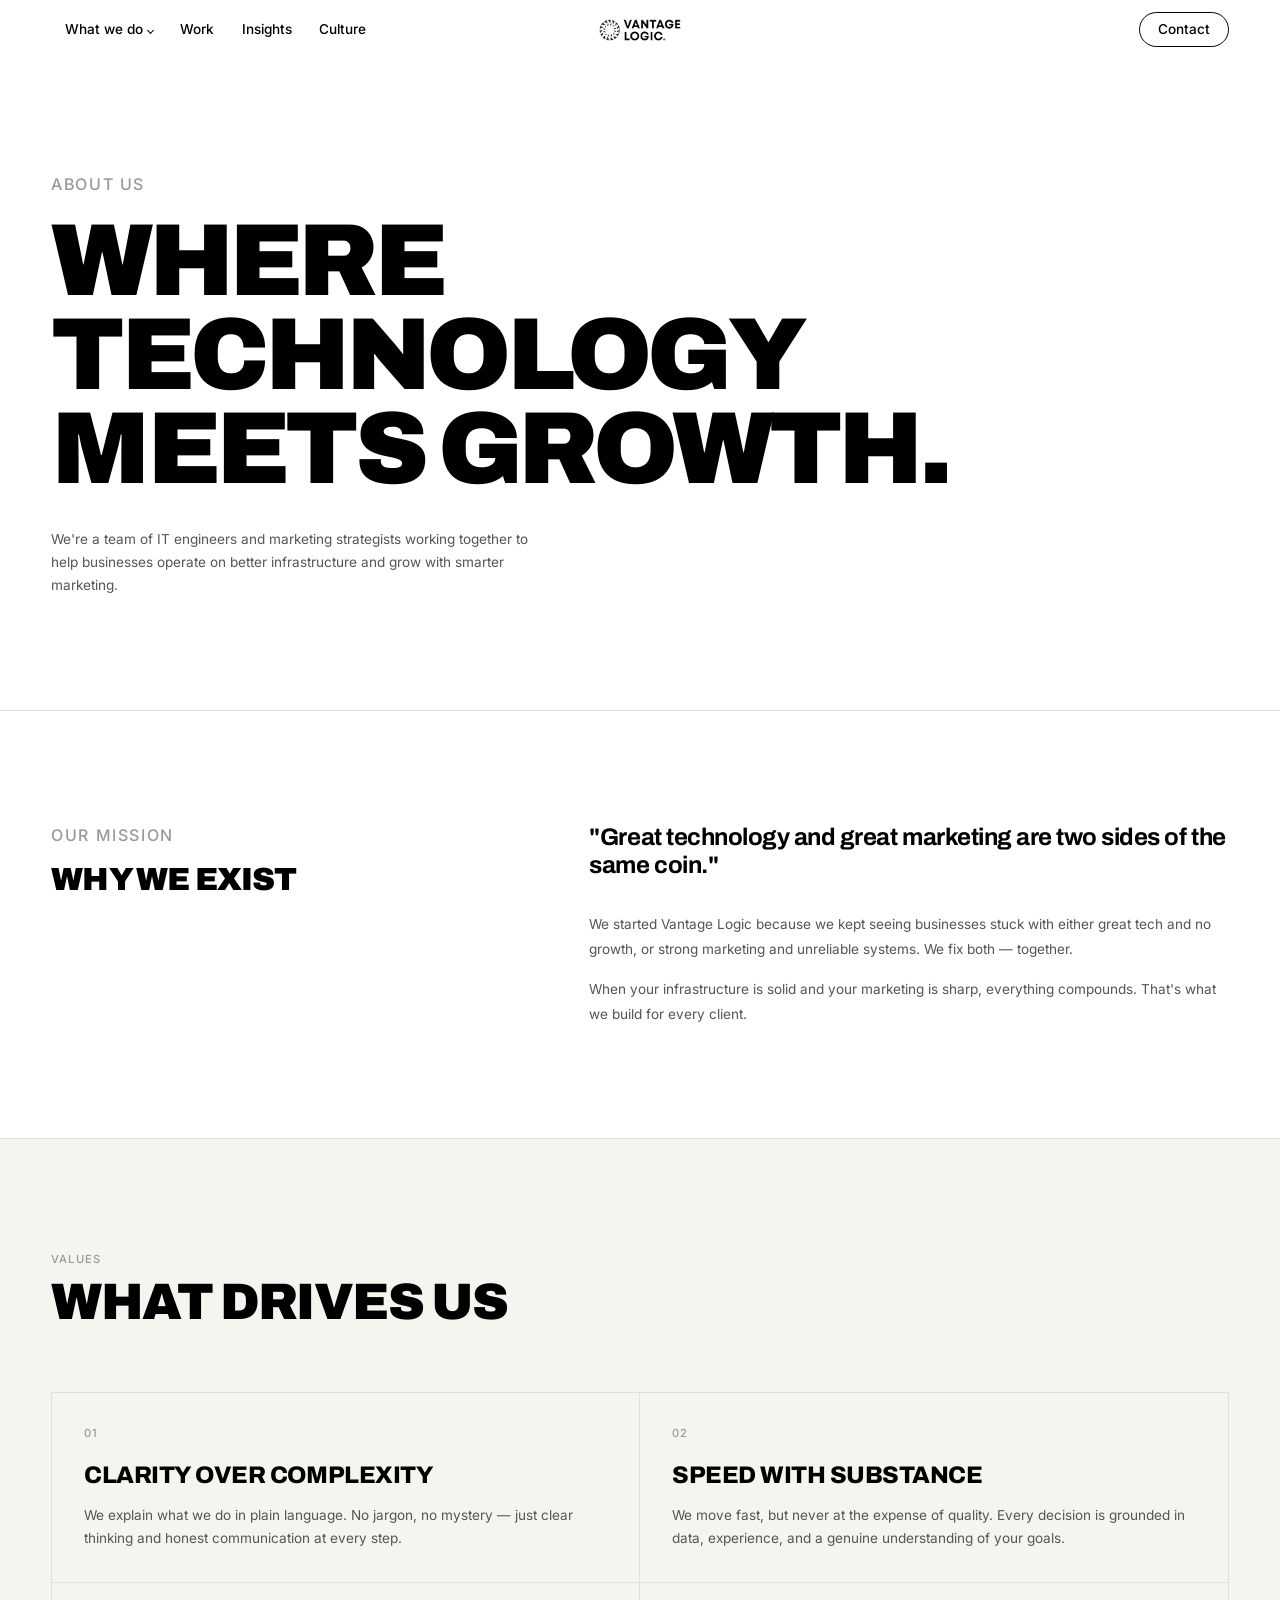
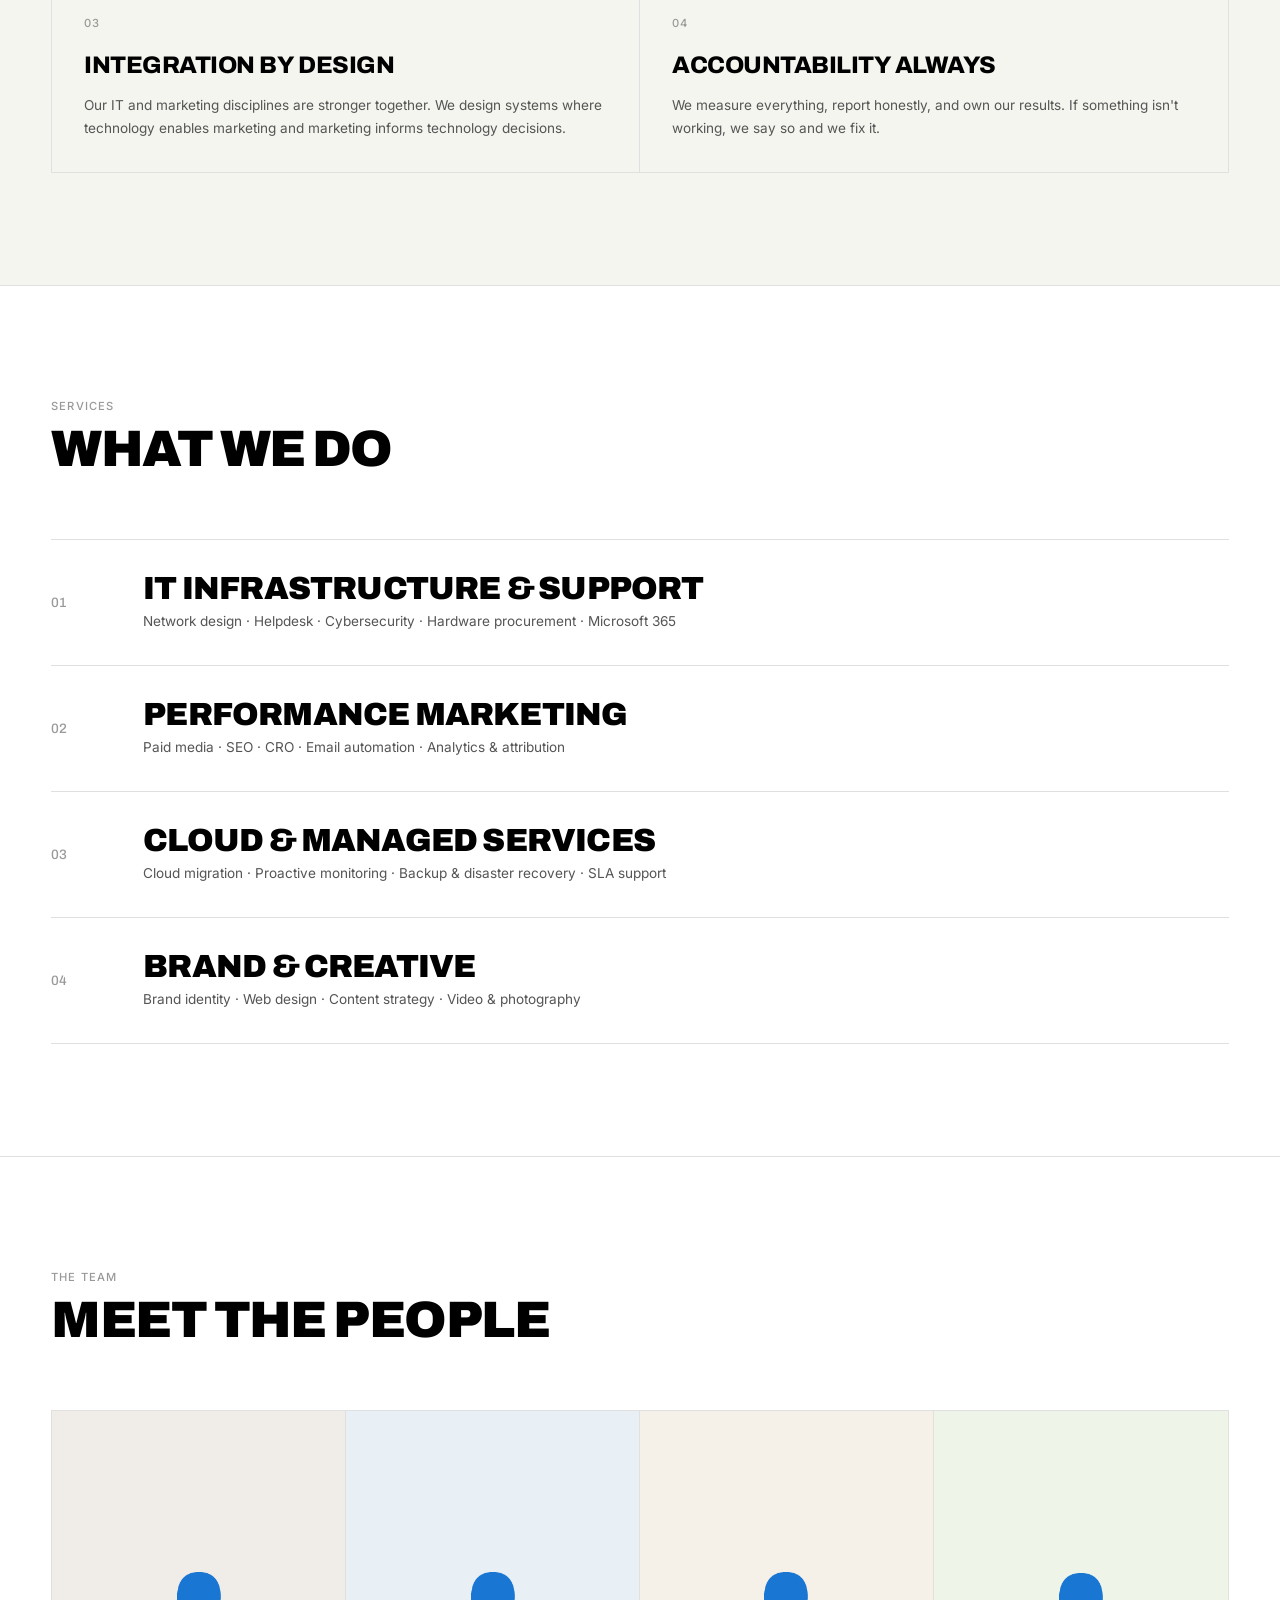
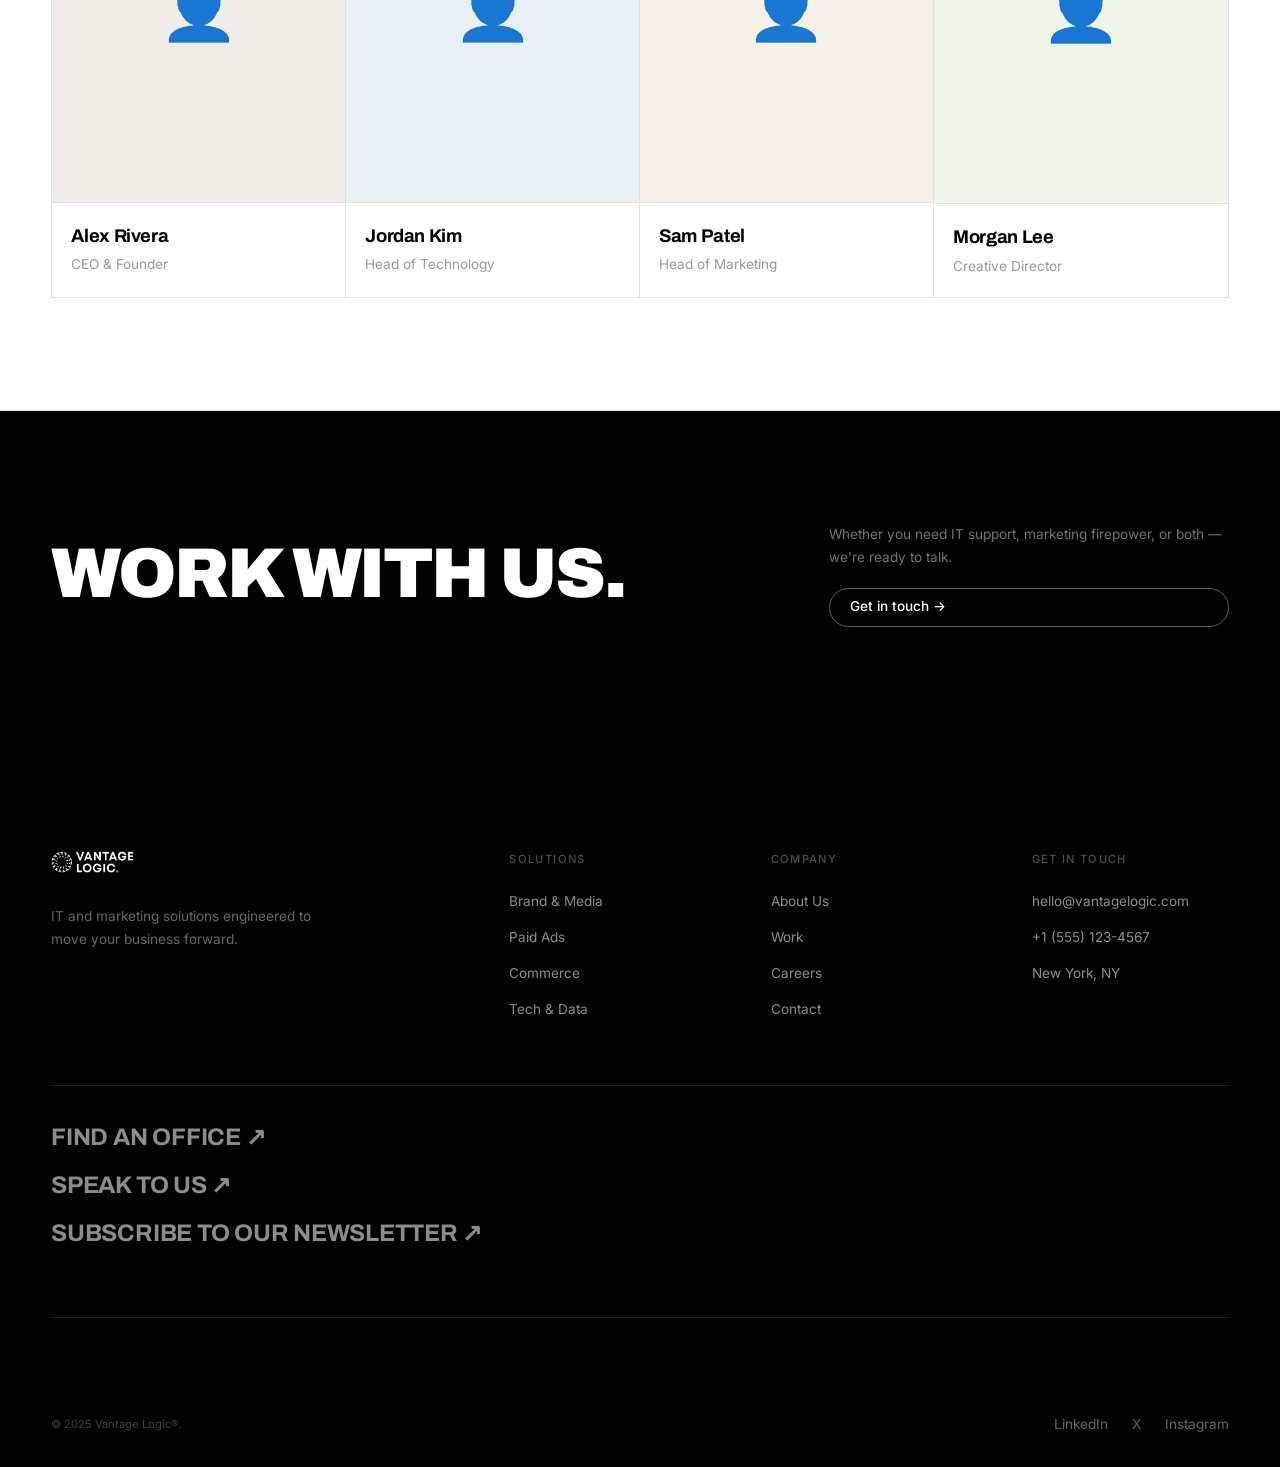
==== commit d80ee714: "Update 10-03-Tue 22:13" ====
--- a/pages/about.html
+++ b/pages/about.html
@@ -2,7 +2,7 @@
 <html lang="en">
 <head>
   <meta charset="UTF-8" /><meta name="viewport" content="width=device-width, initial-scale=1.0" />
-  <title>About & Services | Vantage Logic</title>
+  <title>About Us | Vantage Logic®</title>
   <meta name="description" content="Vantage Logic — an IT and marketing agency helping businesses build better technology and grow faster." />
   <link rel="icon" type="image/png" href="../assets/images/favicon.png" />
   <link rel="preconnect" href="https://fonts.googleapis.com">
@@ -10,45 +10,21 @@
   <link rel="stylesheet" href="https://fonts.googleapis.com/css2?family=Inter:wght@300;400;500;600&family=Archivo:ital,wght@0,400;0,500;0,600;0,700;0,800;0,900;1,400;1,800&display=swap">
   <link rel="stylesheet" href="../css/main.css" />
   <style>
-    body { padding-top:64px; }
-    .page-hero { padding-top:var(--sp-xl); padding-bottom:var(--sp-xl); border-bottom:1px solid var(--c-border); }
-    .page-hl { font-family:var(--f-display); font-size:var(--t-hero); font-weight:900; text-transform:uppercase; letter-spacing:-0.045em; line-height:0.92; max-width:14ch; }
-    .page-sub { max-width:480px; color:var(--c-text-mid); line-height:1.7; margin-top:var(--sp-md); }
-    .values-grid { display:grid; grid-template-columns:repeat(2,1fr); gap:0; border:1px solid var(--c-border); }
-    .value-item { padding:var(--sp-md); border-right:1px solid var(--c-border); border-bottom:1px solid var(--c-border); }
-    .value-item:nth-child(even) { border-right:none; }
-    .value-item:nth-last-child(-n+2) { border-bottom:none; }
-    .value-num { font-size:var(--t-xs); text-transform:uppercase; letter-spacing:0.1em; color:var(--c-text-light); margin-bottom:0.8rem; font-weight:500; }
-    .value-title { font-family:var(--f-display); font-size:var(--t-lg); font-weight:800; letter-spacing:-0.02em; margin-bottom:0.6rem; }
-    .value-desc { font-size:var(--t-sm); color:var(--c-text-mid); line-height:1.7; }
-    .team-grid { display:grid; grid-template-columns:repeat(4,1fr); gap:0; border:1px solid var(--c-border); }
-    .team-card { border-right:1px solid var(--c-border); overflow:hidden; }
-    .team-card:last-child { border-right:none; }
-    .team-img { aspect-ratio:3/4; background:var(--c-bg-off); display:flex; align-items:center; justify-content:center; font-size:4rem; transition:transform 0.6s var(--ease); }
-    .team-card:hover .team-img { transform:scale(1.04); }
-    .team-info { padding:1.2rem; border-top:1px solid var(--c-border); }
-    .team-name { font-family:var(--f-display); font-size:var(--t-md); font-weight:700; letter-spacing:-0.02em; }
-    .team-role { font-size:var(--t-sm); color:var(--c-text-light); margin-top:0.2rem; }
+    .mission-grid { display:grid; grid-template-columns:1fr 1.5fr; gap:var(--sp-xl); align-items:start; }
+    .quote { font-family:var(--f-display); font-size:var(--t-lg); font-weight:700; letter-spacing:-0.02em; line-height:1.2; margin-bottom:var(--sp-md); }
     @media(max-width:900px) {
-      .values-grid { grid-template-columns:1fr; }
-      .value-item { border-right:none; }
-      .value-item:nth-last-child(-n+2) { border-bottom:1px solid var(--c-border); }
-      .value-item:last-child { border-bottom:none; }
-      .team-grid { grid-template-columns:repeat(2,1fr); }
-      .team-card:nth-child(even) { border-right:none; }
-      .team-card { border-bottom:1px solid var(--c-border); }
+      .mission-grid { grid-template-columns:1fr; }
     }
   </style>
 </head>
 <body>
-<div id="page-loader"><div class="loader-inner"><div style="font-family:Archivo,sans-serif;font-weight:900;font-size:1.2rem;letter-spacing:0.05em;color:#111;">VANTAGE LOGIC</div><div class="loader-track"><div class="loader-fill"></div></div></div></div>
+<div id="page-loader"><div class="loader-inner"><div style="font-family:Archivo,sans-serif;font-weight:900;font-size:1.1rem;letter-spacing:0.06em;color:#000;">VANTAGE LOGIC®</div><div class="loader-track"><div class="loader-fill"></div></div></div></div>
 <div id="scroll-progress"></div>
 
 <nav id="nav">
   <div class="nav-inner">
-    <a href="../index.html" class="nav-logo"><img src="../assets/images/logo-dark.png" alt="Vantage Logic" /></a>
     <ul class="nav-links">
-            <li class="has-dd"><a href="#">What we do</a>
+      <li class="has-dd"><a href="#">What we do</a>
         <div class="nav-dd">
           <a href="brand-media.html">Brand &amp; Media</a>
           <a href="paid-ads.html">Paid Ads</a>
@@ -57,43 +33,42 @@
         </div>
       </li>
       <li><a href="work.html">Work</a></li>
-      <li><a href="careers.html">Careers</a></li>
-      <li><a href="contact.html">Contact</a></li>
+      <li><a href="#">Insights</a></li>
+      <li><a href="about.html">Culture</a></li>
     </ul>
+    <a href="../index.html" class="nav-logo"><img src="../assets/images/logo-dark.png" alt="Vantage Logic" /></a>
     <div class="nav-right">
-      <a href="contact.html" class="nav-cta">Get in touch</a>
+      <a href="contact.html" class="nav-cta">Contact</a>
       <button class="hamburger" aria-label="Menu"><span></span><span></span><span></span></button>
     </div>
   </div>
 </nav>
 <div id="mobile-menu">
-    <a href="brand-media.html">Brand &amp; Media</a>
-  <a href="paid-ads.html">Paid Ads</a>
-  <a href="ecommerce.html">E-Commerce</a>
-  <a href="web-software.html">Web &amp; Software</a><a href="work.html">Work</a><a href="careers.html">Careers</a><a href="contact.html">Contact</a>
-  <a href="contact.html" class="mob-cta">Get in touch →</a>
+  <a href="brand-media.html">Brand &amp; Media</a><a href="paid-ads.html">Paid Ads</a><a href="ecommerce.html">E-Commerce</a><a href="web-software.html">Web &amp; Software</a>
+  <a href="work.html">Work</a><a href="about.html">Culture</a><a href="careers.html">Careers</a>
+  <a href="contact.html" class="mob-cta">Contact →</a>
 </div>
 
 <section class="page-hero">
   <div class="wrap">
     <p class="upper light" style="margin-bottom:1rem;" data-reveal>About us</p>
-    <h1 class="page-hl" data-reveal style="transition-delay:0.08s;">Where technology meets growth.</h1>
-    <p class="page-sub" data-reveal style="transition-delay:0.16s;">We're a team of IT engineers and marketing strategists working together to help businesses operate on better infrastructure and grow with smarter marketing.</p>
+    <h1 class="page-hl" data-reveal>Where technology meets growth.</h1>
+    <p class="page-sub" data-reveal>We're a team of IT engineers and marketing strategists working together to help businesses operate on better infrastructure and grow with smarter marketing.</p>
   </div>
 </section>
 
 <!-- MISSION -->
 <section class="section border-b">
   <div class="wrap">
-    <div style="display:grid;grid-template-columns:1fr 1.5fr;gap:var(--sp-xl);align-items:start;">
+    <div class="mission-grid">
       <div data-reveal>
         <p class="upper light" style="margin-bottom:1rem;">Our Mission</p>
-        <h2 style="font-family:var(--f-display);font-size:var(--t-xl);font-weight:900;text-transform:uppercase;letter-spacing:-0.03em;line-height:0.95;">Why we exist</h2>
+        <h2 class="t-xl" style="text-transform:uppercase;">Why we exist</h2>
       </div>
-      <div data-reveal style="transition-delay:0.12s;">
-        <p style="font-family:var(--f-display);font-size:var(--t-lg);font-weight:700;letter-spacing:-0.02em;line-height:1.2;margin-bottom:var(--sp-md);">"Great technology and great marketing are two sides of the same coin."</p>
-        <p style="color:var(--c-text-mid);line-height:1.8;margin-bottom:1rem;">We started Vantage Logic because we kept seeing businesses stuck with either great tech and no growth, or strong marketing and unreliable systems. We fix both — together.</p>
-        <p style="color:var(--c-text-mid);line-height:1.8;">When your infrastructure is solid and your marketing is sharp, everything compounds. That's what we build for every client.</p>
+      <div data-reveal>
+        <p class="quote">"Great technology and great marketing are two sides of the same coin."</p>
+        <p style="color:var(--c-text-mid);line-height:1.8;margin-bottom:1rem;font-size:var(--t-sm);">We started Vantage Logic because we kept seeing businesses stuck with either great tech and no growth, or strong marketing and unreliable systems. We fix both — together.</p>
+        <p style="color:var(--c-text-mid);line-height:1.8;font-size:var(--t-sm);">When your infrastructure is solid and your marketing is sharp, everything compounds. That's what we build for every client.</p>
       </div>
     </div>
   </div>
@@ -102,9 +77,9 @@
 <!-- VALUES -->
 <section class="section border-b off">
   <div class="wrap">
-    <div style="margin-bottom:var(--sp-md);" data-reveal>
-      <p class="upper light" style="margin-bottom:0.4rem;">Values</p>
-      <h2 style="font-family:var(--f-display);font-size:var(--t-2xl);font-weight:900;letter-spacing:-0.04em;text-transform:uppercase;">What drives us</h2>
+    <div style="margin-bottom:var(--sp-lg);" data-reveal>
+      <p class="upper light" style="margin-bottom:0.5rem;font-size:var(--t-xs);">Values</p>
+      <h2 class="t-2xl">What drives us</h2>
     </div>
     <div class="values-grid" data-stagger>
       <div class="value-item"><div class="value-num">01</div><div class="value-title">Clarity over complexity</div><div class="value-desc">We explain what we do in plain language. No jargon, no mystery — just clear thinking and honest communication at every step.</div></div>
@@ -116,34 +91,28 @@
 </section>
 
 <!-- SERVICES -->
-<section class="section border-b" id="services">
+<section class="section border-b">
   <div class="wrap">
-    <div style="display:flex;align-items:flex-end;justify-content:space-between;margin-bottom:var(--sp-md);flex-wrap:wrap;gap:1rem;" data-reveal>
-      <div>
-        <p class="upper light" style="margin-bottom:0.4rem;">Services</p>
-        <h2 style="font-family:var(--f-display);font-size:var(--t-2xl);font-weight:900;letter-spacing:-0.04em;text-transform:uppercase;">What we do</h2>
-      </div>
+    <div style="margin-bottom:var(--sp-lg);" data-reveal>
+      <p class="upper light" style="margin-bottom:0.5rem;font-size:var(--t-xs);">Services</p>
+      <h2 class="t-2xl">What we do</h2>
     </div>
-    <div data-stagger>
-      <a href="#it" class="solution-item" id="it">
+    <div class="solutions-list" data-stagger>
+      <a href="web-software.html" class="solution-item">
         <span class="solution-num">01</span>
         <div class="solution-body"><div class="solution-name">IT Infrastructure &amp; Support</div><div class="solution-sub">Network design · Helpdesk · Cybersecurity · Hardware procurement · Microsoft 365</div></div>
-        <span class="solution-icon">↗</span>
       </a>
-      <a href="#marketing" class="solution-item" id="marketing">
+      <a href="paid-ads.html" class="solution-item">
         <span class="solution-num">02</span>
         <div class="solution-body"><div class="solution-name">Performance Marketing</div><div class="solution-sub">Paid media · SEO · CRO · Email automation · Analytics &amp; attribution</div></div>
-        <span class="solution-icon">↗</span>
       </a>
-      <a href="#cloud" class="solution-item" id="cloud">
+      <a href="ecommerce.html" class="solution-item">
         <span class="solution-num">03</span>
         <div class="solution-body"><div class="solution-name">Cloud &amp; Managed Services</div><div class="solution-sub">Cloud migration · Proactive monitoring · Backup &amp; disaster recovery · SLA support</div></div>
-        <span class="solution-icon">↗</span>
       </a>
-      <a href="#brand" class="solution-item" id="brand">
+      <a href="brand-media.html" class="solution-item">
         <span class="solution-num">04</span>
         <div class="solution-body"><div class="solution-name">Brand &amp; Creative</div><div class="solution-sub">Brand identity · Web design · Content strategy · Video &amp; photography</div></div>
-        <span class="solution-icon">↗</span>
       </a>
     </div>
   </div>
@@ -152,8 +121,9 @@
 <!-- TEAM -->
 <section class="section border-b">
   <div class="wrap">
-    <div style="display:flex;align-items:center;justify-content:space-between;margin-bottom:var(--sp-md);flex-wrap:wrap;gap:1rem;" data-reveal>
-      <div><p class="upper light" style="margin-bottom:0.4rem;">The Team</p><h2 style="font-family:var(--f-display);font-size:var(--t-2xl);font-weight:900;letter-spacing:-0.04em;text-transform:uppercase;">Meet the people</h2></div>
+    <div style="margin-bottom:var(--sp-lg);" data-reveal>
+      <p class="upper light" style="margin-bottom:0.5rem;font-size:var(--t-xs);">The Team</p>
+      <h2 class="t-2xl">Meet the people</h2>
     </div>
     <div class="team-grid" data-stagger>
       <div class="team-card"><div class="team-img" style="background:#f0ede8;">👤</div><div class="team-info"><div class="team-name">Alex Rivera</div><div class="team-role">CEO & Founder</div></div></div>
@@ -164,12 +134,15 @@
   </div>
 </section>
 
-<section style="background:var(--c-bg-dark);color:#fff;padding-block:var(--sp-xl);">
-  <div class="wrap" style="display:flex;align-items:center;justify-content:space-between;gap:var(--sp-lg);flex-wrap:wrap;">
-    <h2 style="font-family:var(--f-display);font-size:var(--t-2xl);font-weight:900;text-transform:uppercase;letter-spacing:-0.04em;line-height:0.95;max-width:12ch;">Work with us.</h2>
-    <div style="display:flex;flex-direction:column;gap:1rem;max-width:360px;">
-      <p style="color:rgba(255,255,255,0.5);font-size:var(--t-sm);line-height:1.7;">Whether you need IT support, marketing firepower, or both — we're ready to talk.</p>
-      <a href="contact.html" class="btn btn-outline-white">Get in touch →</a>
+<!-- CTA -->
+<section class="cta-band">
+  <div class="wrap">
+    <div class="cta-inner">
+      <h2 class="cta-hl">Work with us.</h2>
+      <div class="cta-right">
+        <p class="cta-sub">Whether you need IT support, marketing firepower, or both — we're ready to talk.</p>
+        <a href="contact.html" class="btn btn-outline-white">Get in touch →</a>
+      </div>
     </div>
   </div>
 </section>
@@ -177,12 +150,17 @@
 <footer id="footer">
   <div class="wrap">
     <div class="footer-top">
-      <div><img src="../assets/images/logo-white.png" alt="Vantage Logic" class="footer-logo-img" /><p class="footer-tagline">IT and marketing solutions engineered to move your business forward.</p><a href="contact.html" class="btn btn-outline-white">Start a project →</a></div>
-      <div class="footer-col"><div class="footer-col-label">Solutions</div><ul><li><a href="about.html#it">IT Services</a></li><li><a href="about.html#marketing">Marketing</a></li><li><a href="about.html#cloud">Cloud</a></li><li><a href="about.html#brand">Brand & Creative</a></li></ul></div>
-      <div class="footer-col"><div class="footer-col-label">Company</div><ul><li><a href="about.html">About</a></li><li><a href="work.html">Work</a></li><li><a href="careers.html">Careers</a></li><li><a href="contact.html">Contact</a></li></ul></div>
-      <div class="footer-col"><div class="footer-col-label">Get in touch</div><ul><li><a href="mailto:hello@vantagelogic.com">hello@vantagelogic.com</a></li><li><a href="#">New York, NY</a></li><li><a href="#">London, UK</a></li></ul></div>
+      <div><img src="../assets/images/logo-white.png" alt="Vantage Logic" class="footer-logo-img" /><p class="footer-tagline">IT and marketing solutions engineered to move your business forward.</p></div>
+      <div class="footer-col"><div class="footer-col-label">Solutions</div><ul><li><a href="brand-media.html">Brand &amp; Media</a></li><li><a href="paid-ads.html">Paid Ads</a></li><li><a href="ecommerce.html">Commerce</a></li><li><a href="web-software.html">Tech &amp; Data</a></li></ul></div>
+      <div class="footer-col"><div class="footer-col-label">Company</div><ul><li><a href="about.html">About Us</a></li><li><a href="work.html">Work</a></li><li><a href="careers.html">Careers</a></li><li><a href="contact.html">Contact</a></li></ul></div>
+      <div class="footer-col"><div class="footer-col-label">Get in touch</div><ul><li><a href="mailto:hello@vantagelogic.com">hello@vantagelogic.com</a></li><li><a href="tel:+15551234567">+1 (555) 123-4567</a></li><li><a href="#">New York, NY</a></li></ul></div>
     </div>
-    <div class="footer-bottom"><p class="footer-copy">&copy; 2025 Vantage Logic.</p><div class="footer-socials"><a href="#">LinkedIn</a><a href="#">X</a><a href="#">Instagram</a></div></div>
+    <div class="footer-contact-links">
+      <a href="contact.html">Find an office ↗</a>
+      <a href="contact.html">Speak to us ↗</a>
+      <a href="#">Subscribe to our newsletter ↗</a>
+    </div>
+    <div class="footer-bottom"><p class="footer-copy">&copy; 2025 Vantage Logic®.</p><div class="footer-socials"><a href="#">LinkedIn</a><a href="#">X</a><a href="#">Instagram</a></div></div>
   </div>
 </footer>
 <script src="../js/main.js"></script>
--- a/css/main.css
+++ b/css/main.css
@@ -1,51 +1,53 @@
 /* ============================================================
    MAIN.CSS — Vantage Logic
-   Design modelled after deptagency.com
-   WHITE bg · BLACK text · Archivo bold · Inter body
-   ============================================================ */
-
-/* Fonts loaded via <link> tags in HTML */
+   Design identical to deptagency.com
+   WHITE bg · BLACK text · Archivo display · Inter body
+   ============================================================ */
 
 :root {
   --c-bg:          #ffffff;
-  --c-bg-off:      #f4f4f0;
-  --c-bg-dark:     #111111;
-  --c-text:        #111111;
+  --c-bg-off:      #f5f5f0;
+  --c-bg-dark:     #000000;
+  --c-text:        #000000;
   --c-text-mid:    #555555;
   --c-text-light:  #999999;
-  --c-border:      #e5e5e5;
-  --c-border-dark: rgba(255,255,255,0.1);
+  --c-border:      #e0e0e0;
+  --c-border-dark: rgba(255,255,255,0.12);
 
   --f-display: 'Archivo', sans-serif;
   --f-body:    'Inter', sans-serif;
 
-  --t-xs:   clamp(0.65rem, 0.9vw,  0.75rem);
-  --t-sm:   clamp(0.8rem,  1.1vw,  0.9rem);
-  --t-base: clamp(0.95rem, 1.3vw,  1.05rem);
-  --t-md:   clamp(1.1rem,  1.5vw,  1.3rem);
-  --t-lg:   clamp(1.4rem,  2vw,    1.75rem);
-  --t-xl:   clamp(1.9rem,  3vw,    2.6rem);
-  --t-2xl:  clamp(2.6rem,  5vw,    4.2rem);
-  --t-hero: clamp(3.5rem,  8vw,    9rem);
+  --t-xs:   0.7rem;
+  --t-sm:   0.85rem;
+  --t-base: 1rem;
+  --t-md:   1.15rem;
+  --t-lg:   1.5rem;
+  --t-xl:   clamp(1.8rem, 2.5vw, 2.4rem);
+  --t-2xl:  clamp(2.4rem, 4vw, 3.8rem);
+  --t-3xl:  clamp(3rem, 5.5vw, 5.5rem);
+  --t-hero: clamp(3.5rem, 8vw, 8.5rem);
 
   --sp-xs:  0.5rem;
   --sp-sm:  1rem;
   --sp-md:  2rem;
   --sp-lg:  4rem;
-  --sp-xl:  8rem;
-  --sp-2xl: 14rem;
+  --sp-xl:  7rem;
+  --sp-2xl: 12rem;
 
   --max-w:   1440px;
-  --gutter:  clamp(1.5rem, 4vw, 4rem);
+  --gutter:  clamp(1.5rem, 4vw, 3.5rem);
   --ease:    cubic-bezier(0.16, 1, 0.3, 1);
+  --ease-out: cubic-bezier(0.33, 1, 0.68, 1);
   --fast:    0.18s;
   --base:    0.4s;
-  --slow:    0.75s;
+  --slow:    0.7s;
+
+  --nav-h: 60px;
 }
 
 /* Reset */
 *, *::before, *::after { box-sizing: border-box; margin: 0; padding: 0; }
-html { scroll-behavior: smooth; -webkit-font-smoothing: antialiased; }
+html { scroll-behavior: smooth; -webkit-font-smoothing: antialiased; -moz-osx-font-smoothing: grayscale; }
 body {
   background: var(--c-bg);
   color: var(--c-text);
@@ -61,14 +63,16 @@
 ul { list-style: none; }
 input, textarea, select { font: inherit; color: inherit; }
 
-/* Typography */
+/* Typography helpers */
 h1,h2,h3,h4,h5 {
   font-family: var(--f-display);
-  font-weight: 800;
+  font-weight: 900;
   line-height: 1.0;
   letter-spacing: -0.03em;
-}
-.t-hero  { font-size: var(--t-hero); line-height: 0.93; letter-spacing: -0.045em; }
+  text-transform: uppercase;
+}
+.t-hero  { font-size: var(--t-hero); line-height: 0.93; letter-spacing: -0.04em; }
+.t-3xl   { font-size: var(--t-3xl); letter-spacing: -0.035em; }
 .t-2xl   { font-size: var(--t-2xl); letter-spacing: -0.03em; }
 .t-xl    { font-size: var(--t-xl);  letter-spacing: -0.025em; }
 .t-lg    { font-size: var(--t-lg);  letter-spacing: -0.02em; }
@@ -91,152 +95,525 @@
 .off        { background: var(--c-bg-off); }
 .border-t   { border-top: 1px solid var(--c-border); }
 .border-b   { border-bottom: 1px solid var(--c-border); }
-.flex-b     { display:flex; align-items:center; justify-content:space-between; }
-.flex-c     { display:flex; align-items:center; }
-.col        { display:flex; flex-direction:column; }
 .grid-2     { display:grid; grid-template-columns:1fr 1fr; gap:var(--sp-md); }
 .grid-3     { display:grid; grid-template-columns:repeat(3,1fr); gap:var(--sp-md); }
 .grid-4     { display:grid; grid-template-columns:repeat(4,1fr); gap:var(--sp-md); }
 
-/* Buttons — Dept style: pill outlines + filled */
+/* ============================================================
+   PAGE LOADER
+   ============================================================ */
+#page-loader {
+  position:fixed; inset:0; background:#fff; z-index:10000;
+  display:flex; align-items:center; justify-content:center;
+  transition: opacity 0.6s ease, visibility 0.6s ease;
+}
+#page-loader.loaded { opacity:0; visibility:hidden; pointer-events:none; }
+.loader-inner { display:flex; flex-direction:column; align-items:center; gap:1.5rem; }
+.loader-track { width:160px; height:2px; background:var(--c-border); position:relative; overflow:hidden; }
+.loader-fill { position:absolute; top:0; left:0; height:100%; width:0; background:var(--c-text); transition:width 0.8s var(--ease); }
+
+/* Scroll progress */
+#scroll-progress {
+  position:fixed; top:0; left:0; height:2px; width:0;
+  background:var(--c-text); z-index:10001; transition:width 0.08s linear;
+}
+
+/* ============================================================
+   NAV — DEPT: links left, logo center, CTA right
+   ============================================================ */
+#nav {
+  position:fixed; top:0; left:0; right:0; z-index:900;
+  height:var(--nav-h); background:rgba(255,255,255,0.97);
+  backdrop-filter:blur(12px); -webkit-backdrop-filter:blur(12px);
+  border-bottom:1px solid transparent;
+  transition: border-color 0.3s, background 0.3s;
+}
+#nav.scrolled { border-bottom-color:var(--c-border); }
+
+.nav-inner {
+  display:grid; grid-template-columns:1fr auto 1fr;
+  align-items:center; height:100%;
+  max-width:var(--max-w); margin:0 auto;
+  padding-inline:var(--gutter);
+}
+
+/* Left: Nav links */
+.nav-links {
+  display:flex; gap:0; align-items:center; justify-self:start;
+}
+.nav-links li { position:relative; }
+.nav-links li a {
+  display:block; padding:0.5em 1em;
+  font-size:var(--t-sm); font-weight:500;
+  transition:opacity 0.2s;
+}
+.nav-links li a:hover { opacity:0.5; }
+
+/* Center: Logo */
+.nav-logo { display:flex; align-items:center; justify-self:center; }
+.nav-logo img { height:22px; }
+
+/* Right: Contact CTA + Hamburger */
+.nav-right { display:flex; align-items:center; gap:1.2rem; justify-self:end; }
+.nav-cta {
+  font-size:var(--t-sm); font-weight:500;
+  padding:0.45em 1.3em; border-radius:99px;
+  border:1.5px solid var(--c-text);
+  transition:all 0.3s var(--ease);
+}
+.nav-cta:hover { background:var(--c-text); color:#fff; }
+
+.nav-menu-btn {
+  font-size:var(--t-sm); font-weight:500; cursor:pointer;
+  padding:0.45em 1em;
+  transition:opacity 0.2s;
+}
+.nav-menu-btn:hover { opacity:0.5; }
+
+/* Hamburger */
+.hamburger {
+  display:none; flex-direction:column; gap:5px;
+  width:22px; padding:0; position:relative;
+}
+.hamburger span {
+  display:block; width:100%; height:1.5px; background:var(--c-text);
+  transition:transform 0.3s var(--ease), opacity 0.2s;
+}
+.hamburger.open span:nth-child(1){ transform:translateY(6.5px) rotate(45deg); }
+.hamburger.open span:nth-child(2){ opacity:0; }
+.hamburger.open span:nth-child(3){ transform:translateY(-6.5px) rotate(-45deg); }
+
+/* Dropdown */
+.has-dd { position:relative; }
+.has-dd > a::after {
+  content:''; display:inline-block; width:5px; height:5px;
+  border-right:1.5px solid currentColor; border-bottom:1.5px solid currentColor;
+  transform:rotate(45deg); margin-left:0.4em; position:relative; top:-1px;
+  transition:transform 0.2s;
+}
+.has-dd:hover > a::after { transform:rotate(-135deg); }
+.nav-dd {
+  position:absolute; top:100%; left:0;
+  background:#fff; border:1px solid var(--c-border);
+  padding:1rem 0; min-width:220px;
+  opacity:0; visibility:hidden; transform:translateY(8px);
+  transition:all 0.25s var(--ease);
+  box-shadow:0 12px 40px rgba(0,0,0,0.06);
+}
+.has-dd:hover .nav-dd { opacity:1; visibility:visible; transform:none; }
+.nav-dd a {
+  display:block; padding:0.55rem 1.5rem;
+  font-size:var(--t-sm); font-weight:500;
+  transition:opacity 0.15s, padding-left 0.2s;
+}
+.nav-dd a:hover { opacity:0.5; padding-left:1.8rem; }
+
+/* Mobile menu — DEPT full screen */
+#mobile-menu {
+  position:fixed; inset:0; top:var(--nav-h); background:#fff;
+  z-index:800; padding:var(--sp-lg) var(--gutter);
+  display:none; flex-direction:column; overflow-y:auto;
+}
+#mobile-menu.open { display:flex; }
+#mobile-menu a {
+  font-family:var(--f-display); font-size:var(--t-xl); font-weight:800;
+  text-transform:uppercase; letter-spacing:-0.02em;
+  padding-block:0.8rem; border-bottom:1px solid var(--c-border);
+  transition:opacity 0.2s;
+}
+#mobile-menu a:hover { opacity:0.4; }
+.mob-cta {
+  margin-top:var(--sp-md) !important;
+  font-size:var(--t-base) !important;
+  text-transform:none !important;
+  font-family:var(--f-body) !important;
+  font-weight:500 !important;
+  padding:0.7em 1.8em !important;
+  border:1.5px solid var(--c-text) !important;
+  border-radius:99px !important;
+  display:inline-block !important;
+  text-align:center;
+  transition:all 0.3s var(--ease) !important;
+}
+.mob-cta:hover { background:var(--c-text) !important; color:#fff !important; }
+
+/* ============================================================
+   BUTTONS
+   ============================================================ */
 .btn {
-  display: inline-flex; align-items: center; gap: 0.45em;
-  font-family: var(--f-body); font-size: var(--t-sm); font-weight: 500;
-  cursor: pointer; white-space: nowrap; transition: all var(--base) var(--ease);
+  display:inline-flex; align-items:center; gap:0.45em;
+  font-family:var(--f-body); font-size:var(--t-sm); font-weight:500;
+  cursor:pointer; white-space:nowrap; transition:all var(--base) var(--ease);
 }
 .btn-outline {
-  padding: 0.6em 1.4em; border-radius: 99px;
-  border: 1.5px solid var(--c-text); color: var(--c-text);
-}
-.btn-outline:hover { background: var(--c-text); color: var(--c-bg); }
+  padding:0.55em 1.5em; border-radius:99px;
+  border:1.5px solid var(--c-text); color:var(--c-text);
+}
+.btn-outline:hover { background:var(--c-text); color:#fff; }
 .btn-filled {
-  padding: 0.6em 1.4em; border-radius: 99px;
-  background: var(--c-text); color: var(--c-bg);
-  border: 1.5px solid var(--c-text);
-}
-.btn-filled:hover { background: transparent; color: var(--c-text); }
+  padding:0.55em 1.5em; border-radius:99px;
+  background:var(--c-text); color:#fff;
+  border:1.5px solid var(--c-text);
+}
+.btn-filled:hover { background:transparent; color:var(--c-text); }
 .btn-outline-white {
-  padding: 0.6em 1.4em; border-radius: 99px;
-  border: 1.5px solid rgba(255,255,255,0.4); color: #fff;
-}
-.btn-outline-white:hover { background: #fff; color: var(--c-text); }
-
-/* Text link arrow — Dept's main CTA style */
+  padding:0.55em 1.5em; border-radius:99px;
+  border:1.5px solid rgba(255,255,255,0.35); color:#fff;
+}
+.btn-outline-white:hover { background:#fff; color:var(--c-text); }
+
+/* Link arrow — DEPT uppercase with arrow */
 .link-arr {
-  display: inline-flex; align-items: center; gap: 0.4em;
-  font-size: var(--t-sm); font-weight: 500;
-  border-bottom: 1px solid currentColor;
-  padding-bottom: 1px;
-  transition: gap var(--fast) var(--ease), opacity var(--fast) ease;
-}
-.link-arr:hover { gap: 0.7em; opacity: 0.6; }
-
-/* Scroll reveal — only hide elements when JS is confirmed active */
+  display:inline-flex; align-items:center; gap:0.4em;
+  font-size:var(--t-sm); font-weight:600; text-transform:uppercase;
+  letter-spacing:0.04em; transition:opacity 0.2s;
+}
+.link-arr:hover { opacity:0.5; }
+.link-arr .arr { transition:transform 0.2s var(--ease); }
+.link-arr:hover .arr { transform:translate(3px,-3px); }
+
+/* ============================================================
+   SCROLL REVEAL
+   ============================================================ */
 .js-ready [data-reveal] {
-  opacity: 0; transform: translateY(28px);
-  transition: opacity var(--slow) var(--ease), transform var(--slow) var(--ease);
+  opacity:0; transform:translateY(32px);
+  transition:opacity var(--slow) var(--ease), transform var(--slow) var(--ease);
 }
 .js-ready [data-reveal].on { opacity:1; transform:none; }
 .js-ready [data-reveal="fade"] { transform:none; }
 .js-ready [data-reveal="fade"].on { opacity:1; }
 .js-ready [data-stagger] > * {
-  opacity:0; transform:translateY(20px);
-  transition: opacity 0.55s var(--ease), transform 0.55s var(--ease);
+  opacity:0; transform:translateY(24px);
+  transition:opacity 0.6s var(--ease), transform 0.6s var(--ease);
 }
 .js-ready [data-stagger].on > *:nth-child(1){opacity:1;transform:none;transition-delay:0s}
-.js-ready [data-stagger].on > *:nth-child(2){opacity:1;transform:none;transition-delay:.08s}
-.js-ready [data-stagger].on > *:nth-child(3){opacity:1;transform:none;transition-delay:.16s}
-.js-ready [data-stagger].on > *:nth-child(4){opacity:1;transform:none;transition-delay:.24s}
-.js-ready [data-stagger].on > *:nth-child(5){opacity:1;transform:none;transition-delay:.32s}
-.js-ready [data-stagger].on > *:nth-child(6){opacity:1;transform:none;transition-delay:.40s}
-
-/* Page loader */
-#page-loader {
-  position:fixed; inset:0; background:var(--c-bg); z-index:10000;
+.js-ready [data-stagger].on > *:nth-child(2){opacity:1;transform:none;transition-delay:.07s}
+.js-ready [data-stagger].on > *:nth-child(3){opacity:1;transform:none;transition-delay:.14s}
+.js-ready [data-stagger].on > *:nth-child(4){opacity:1;transform:none;transition-delay:.21s}
+.js-ready [data-stagger].on > *:nth-child(5){opacity:1;transform:none;transition-delay:.28s}
+.js-ready [data-stagger].on > *:nth-child(6){opacity:1;transform:none;transition-delay:.35s}
+
+/* ============================================================
+   HERO — DEPT: full viewport, headline bottom-left
+   ============================================================ */
+.hero {
+  min-height:100vh;
+  display:flex; flex-direction:column; justify-content:flex-end;
+  padding:0 0 var(--sp-xl);
+  position:relative;
+  padding-top:var(--nav-h);
+}
+.hero .wrap {
+  display:flex; flex-direction:column; gap:var(--sp-md);
+}
+.hero-headline {
+  font-family:var(--f-display); font-size:var(--t-hero);
+  font-weight:900; line-height:0.92; letter-spacing:-0.045em;
+  text-transform:uppercase; max-width:16ch;
+}
+.hero-foot {
+  display:flex; align-items:flex-end; justify-content:space-between;
+  gap:var(--sp-md); flex-wrap:wrap;
+}
+.hero-sub {
+  max-width:400px; color:var(--c-text-mid); line-height:1.7;
+  font-size:var(--t-sm);
+}
+.hero-actions { display:flex; gap:0.8rem; flex-wrap:wrap; align-items:center; }
+
+/* ============================================================
+   FEATURED BLOCKS — DEPT 2-col with image
+   ============================================================ */
+.feature-section { border-bottom:1px solid var(--c-border); }
+.feature-grid {
+  display:grid; grid-template-columns:1fr 1fr; gap:0;
+  min-height:480px;
+}
+.feature-grid.reverse .feature-content { order:2; }
+.feature-grid.reverse .feature-img-side { order:1; }
+.feature-content {
+  padding:var(--sp-xl) var(--sp-lg);
+  display:flex; flex-direction:column; justify-content:center;
+}
+.feature-label {
+  font-size:var(--t-xs); text-transform:uppercase; letter-spacing:0.1em;
+  color:var(--c-text-light); font-weight:600; margin-bottom:1.5rem;
+  font-family:var(--f-display);
+}
+.feature-title {
+  font-family:var(--f-display); font-size:var(--t-2xl); font-weight:900;
+  text-transform:uppercase; letter-spacing:-0.03em; line-height:0.95;
+  margin-bottom:1.5rem;
+}
+.feature-desc {
+  color:var(--c-text-mid); font-size:var(--t-sm); line-height:1.8;
+  max-width:480px; margin-bottom:2rem;
+}
+.feature-img-side {
+  position:relative; overflow:hidden;
+  background:var(--c-bg-off);
+}
+.feature-img-placeholder {
+  width:100%; height:100%; min-height:400px;
+  background:linear-gradient(135deg, #eeeee8 0%, #e2e2dc 100%);
   display:flex; align-items:center; justify-content:center;
-  transition: opacity 0.5s ease, visibility 0.5s ease;
-}
-#page-loader.loaded { opacity:0; visibility:hidden; pointer-events:none; }
-.loader-inner { display:flex; flex-direction:column; align-items:center; gap:1.5rem; }
-.loader-logo-img { height:36px; }
-.loader-track { width:180px; height:1px; background:var(--c-border); position:relative; overflow:hidden; }
-.loader-fill { position:absolute; top:0; left:0; height:100%; width:0; background:var(--c-text); transition:width 0.8s var(--ease); }
-
-/* ============================================================
-   NAV — exactly like Dept: white bar, thin border, pill contact CTA
-   ============================================================ */
-#nav {
-  position:fixed; top:0; left:0; right:0; z-index:900;
-  background:var(--c-bg); border-bottom:1px solid var(--c-border);
-  height:64px; transition:box-shadow 0.3s ease;
-}
-#nav.scrolled { box-shadow: 0 2px 16px rgba(0,0,0,0.06); }
-.nav-inner {
-  max-width:var(--max-w); margin-inline:auto; padding-inline:var(--gutter);
-  height:100%; display:flex; align-items:center; justify-content:space-between;
-}
-.nav-logo { display:flex; align-items:center; transition:opacity 0.2s ease; }
-.nav-logo:hover { opacity:0.6; }
-.nav-logo img { height:26px; width:auto; }
-.nav-links { display:flex; align-items:center; height:64px; }
-.nav-links li { height:100%; position:relative; }
-.nav-links li a {
-  display:flex; align-items:center; height:100%;
-  padding-inline:1rem;
+  font-size:var(--t-xs); color:var(--c-text-light); text-transform:uppercase;
+  letter-spacing:0.1em;
+}
+
+/* ============================================================
+   WORK — DEPT horizontal scroll
+   ============================================================ */
+.work-header {
+  display:flex; align-items:flex-end; justify-content:space-between;
+  margin-bottom:var(--sp-lg); flex-wrap:wrap; gap:1rem;
+}
+.work-scroll-wrap {
+  overflow-x:auto; overflow-y:hidden;
+  scrollbar-width:none; -ms-overflow-style:none;
+  margin-inline:calc(-1 * var(--gutter));
+  padding-inline:var(--gutter);
+  padding-bottom:var(--sp-sm);
+}
+.work-scroll-wrap::-webkit-scrollbar { display:none; }
+.work-scroll-track {
+  display:flex; gap:1.2rem; width:max-content;
+}
+.work-card {
+  display:block; width:400px; flex-shrink:0;
+  position:relative; cursor:pointer;
+}
+.work-card-img-wrap { overflow:hidden; position:relative; }
+.work-card-img {
+  width:100%; aspect-ratio:16/10;
+  display:flex; align-items:center; justify-content:center;
+  background:var(--c-bg-off); position:relative;
+  transition:transform 0.7s var(--ease);
+  overflow:hidden;
+}
+.work-card:hover .work-card-img { transform:scale(1.03); }
+
+/* Overlay on hover */
+.work-card-overlay {
+  position:absolute; inset:0;
+  background:rgba(0,0,0,0);
+  display:flex; flex-direction:column; justify-content:space-between;
+  padding:1.5rem; transition:background 0.4s;
+  pointer-events:none;
+}
+.work-card:hover .work-card-overlay { background:rgba(0,0,0,0.5); }
+.work-card-overlay-top {
+  color:#fff; opacity:0; font-size:var(--t-sm); font-weight:400;
+  transition:opacity 0.35s var(--ease);
+  line-height:1.5;
+}
+.work-card:hover .work-card-overlay-top { opacity:1; }
+.work-card-overlay-bottom {
+  color:#fff; opacity:0; transform:translateY(10px);
+  transition:opacity 0.35s var(--ease), transform 0.35s var(--ease);
   font-size:var(--t-sm); font-weight:500;
-  transition:opacity var(--fast) ease;
-}
-.nav-links li a:hover { opacity:0.5; }
-.nav-links li.active > a { border-bottom: 2px solid var(--c-text); }
-
-/* Dropdown */
-.nav-links li.has-dd > a::after { content:''; display:inline-block; width:0; height:0; margin-left:0.4em; border-left:4px solid transparent; border-right:4px solid transparent; border-top:4px solid currentColor; vertical-align:middle; transition:transform 0.2s ease; }
-.nav-links li.has-dd:hover > a::after { transform:rotate(180deg); }
-.nav-dd {
-  display:none; position:absolute; top:100%; left:0;
-  min-width:210px; background:var(--c-bg);
-  border:1px solid var(--c-border); border-top:none;
-  box-shadow:0 8px 24px rgba(0,0,0,0.08); z-index:100; padding:0.6rem 0;
-}
-.nav-links li.has-dd:hover .nav-dd { display:block; }
-.nav-dd a { display:block; padding:0.5rem 1.2rem; font-size:var(--t-sm); transition:background 0.15s; }
-.nav-dd a:hover { background:var(--c-bg-off); }
-
-.nav-right { display:flex; align-items:center; gap:1rem; }
-.nav-cta {
-  font-size:var(--t-sm); font-weight:500;
-  padding:0.55em 1.25em; border:1.5px solid var(--c-text);
-  border-radius:99px; transition:all 0.2s ease;
-}
-.nav-cta:hover { background:var(--c-text); color:var(--c-bg); }
-
-.hamburger { display:none; flex-direction:column; gap:5px; cursor:pointer; }
-.hamburger span { display:block; width:22px; height:1.5px; background:var(--c-text); transition:all 0.3s var(--ease); }
-.hamburger.open span:nth-child(1){ transform:translateY(6.5px) rotate(45deg); }
-.hamburger.open span:nth-child(2){ opacity:0; }
-.hamburger.open span:nth-child(3){ transform:translateY(-6.5px) rotate(-45deg); }
-#mobile-menu {
-  position:fixed; inset:0; top:64px; background:var(--c-bg);
-  z-index:800; padding:var(--sp-md) var(--gutter);
-  display:none; flex-direction:column; overflow-y:auto;
-}
-#mobile-menu.open { display:flex; }
-#mobile-menu a {
-  font-family:var(--f-display); font-size:var(--t-xl); font-weight:800;
-  padding-block:0.7rem; border-bottom:1px solid var(--c-border);
-  transition:opacity 0.2s;
-}
-#mobile-menu a:hover { opacity:0.45; }
-.mob-cta { margin-top:var(--sp-md) !important; font-size:var(--t-base) !important; }
-
-/* Scroll progress */
-#scroll-progress {
-  position:fixed; top:64px; left:0; height:2px; width:0;
-  background:var(--c-text); z-index:901; transition:width 0.1s linear;
-}
-
-/* ============================================================
-   FOOTER
+}
+.work-card:hover .work-card-overlay-bottom { opacity:1; transform:none; }
+
+.work-card-meta {
+  padding:1rem 0; display:flex; flex-direction:column; gap:0.2rem;
+}
+.work-card-title {
+  font-family:var(--f-body); font-size:var(--t-sm); font-weight:400;
+  line-height:1.4; transition:opacity 0.2s;
+}
+.work-card:hover .work-card-title { opacity:0.6; }
+.work-card-client {
+  font-family:var(--f-display); font-size:var(--t-xs); font-weight:700;
+  text-transform:uppercase; letter-spacing:0.04em;
+  color:var(--c-text); margin-top:0.3rem;
+}
+.work-card-tags { display:flex; gap:0.6rem; flex-wrap:wrap; margin-top:0.2rem; }
+.work-tag {
+  font-size:var(--t-xs); color:var(--c-text-light);
+}
+.work-tag::before { content:'( '; }
+.work-tag::after { content:' )'; }
+
+/* Work grid (work page) */
+.work-grid {
+  display:grid; grid-template-columns:1fr 1fr;
+  gap:1px; background:var(--c-border); border:1px solid var(--c-border);
+}
+.work-grid .work-card { background:var(--c-bg); width:auto; }
+.wc-span2 { grid-column:span 2; }
+.wc-span2 .work-card-img { aspect-ratio:21/9; }
+
+/* ============================================================
+   SOLUTIONS — DEPT numbered rows with hover image
+   ============================================================ */
+.solutions-list { position:relative; }
+.solution-item {
+  display:grid; grid-template-columns:60px 1fr;
+  align-items:center; gap:var(--sp-md);
+  padding:2rem 0; border-bottom:1px solid var(--c-border);
+  text-decoration:none; color:var(--c-text);
+  position:relative;
+}
+.solution-item:first-child { border-top:1px solid var(--c-border); }
+.solution-item:hover .solution-name { opacity:0.4; }
+.solution-num {
+  font-size:var(--t-sm); color:var(--c-text-light); font-weight:500;
+  font-family:var(--f-display);
+}
+.solution-name {
+  font-family:var(--f-display); font-size:var(--t-xl); font-weight:900;
+  text-transform:uppercase; letter-spacing:-0.025em; line-height:1.05;
+  transition:opacity 0.25s;
+}
+.solution-sub {
+  font-size:var(--t-sm); color:var(--c-text-mid); margin-top:0.35rem;
+  font-weight:400;
+}
+/* Floating hover image */
+.solution-hover-img {
+  width:300px; aspect-ratio:16/10; object-fit:cover;
+  position:absolute; right:60px; top:50%; transform:translateY(-50%);
+  opacity:0; pointer-events:none;
+  transition:opacity 0.4s var(--ease);
+  z-index:2; background:var(--c-bg-off);
+}
+.solution-item:hover .solution-hover-img { opacity:1; }
+
+/* ============================================================
+   CULTURE CAROUSEL — DEPT horizontal blocks with images
+   ============================================================ */
+.culture-strip {
+  display:flex; overflow-x:auto; scrollbar-width:none;
+  border-top:1px solid var(--c-border); border-bottom:1px solid var(--c-border);
+}
+.culture-strip::-webkit-scrollbar { display:none; }
+.culture-block {
+  flex:0 0 340px;
+  border-right:1px solid var(--c-border);
+  display:flex; flex-direction:column;
+  overflow:hidden;
+}
+.culture-block:last-child { border-right:none; }
+.culture-block-img {
+  width:100%; aspect-ratio:4/3;
+  background:var(--c-bg-off);
+  display:flex; align-items:center; justify-content:center;
+  overflow:hidden;
+  font-size:2.5rem;
+}
+.culture-block-content { padding:1.5rem 1.5rem 2rem; }
+.culture-label {
+  font-family:var(--f-display); font-size:var(--t-lg); font-weight:900;
+  text-transform:uppercase; letter-spacing:-0.02em;
+  line-height:1.1; margin-bottom:0.6rem;
+}
+.culture-stat {
+  font-size:var(--t-xs); color:var(--c-text-light); line-height:1.7;
+}
+
+/* ============================================================
+   NUMBERS ROW
+   ============================================================ */
+.numbers-row {
+  display:grid; grid-template-columns:repeat(4,1fr);
+  border:1px solid var(--c-border);
+}
+.num-block {
+  padding:var(--sp-md); border-right:1px solid var(--c-border);
+}
+.num-block:last-child { border-right:none; }
+.num-val {
+  font-family:var(--f-display); font-size:var(--t-2xl); font-weight:900;
+  letter-spacing:-0.04em; line-height:1; margin-bottom:0.5rem;
+}
+.num-label { font-size:var(--t-sm); color:var(--c-text-light); line-height:1.5; }
+
+/* ============================================================
+   MARQUEE
+   ============================================================ */
+.marquee-wrap {
+  overflow:hidden; border-bottom:1px solid var(--c-border);
+  padding-block:0.9rem;
+}
+.marquee-track {
+  display:flex; gap:2.5rem; width:max-content;
+  animation:marquee 30s linear infinite;
+}
+.marquee-wrap:hover .marquee-track { animation-play-state:paused; }
+.marquee-item {
+  display:flex; align-items:center; gap:1rem; white-space:nowrap;
+  font-family:var(--f-display); font-size:var(--t-xs); font-weight:700;
+  text-transform:uppercase; letter-spacing:0.06em; color:var(--c-text-light);
+}
+.m-dot { width:4px; height:4px; border-radius:50%; background:var(--c-text); display:inline-block; }
+@keyframes marquee { from{transform:translateX(0)} to{transform:translateX(-50%)} }
+
+/* ============================================================
+   INSIGHTS — DEPT 4-col grid
+   ============================================================ */
+.insights-header {
+  display:flex; align-items:flex-end; justify-content:space-between;
+  margin-bottom:var(--sp-lg); flex-wrap:wrap; gap:1rem;
+}
+.insights-grid {
+  display:grid; grid-template-columns:repeat(4,1fr); gap:1.5rem;
+}
+.insight-card { display:block; }
+.insight-img-wrap { overflow:hidden; margin-bottom:1rem; }
+.insight-img {
+  width:100%; aspect-ratio:4/3;
+  display:flex; align-items:center; justify-content:center;
+  background:var(--c-bg-off);
+  transition:transform 0.6s var(--ease);
+  font-size:2.5rem;
+}
+.insight-card:hover .insight-img { transform:scale(1.04); }
+.insight-type {
+  font-size:var(--t-xs); font-weight:500; margin-bottom:0.3rem;
+}
+.insight-cat {
+  display:inline-block;
+  font-size:var(--t-xs); color:var(--c-text-light); margin-bottom:0.5rem;
+}
+.insight-cat::before { content:'( '; }
+.insight-cat::after { content:' )'; }
+.insight-title {
+  font-family:var(--f-display); font-size:var(--t-md); font-weight:700;
+  letter-spacing:-0.02em; line-height:1.2; transition:opacity 0.2s;
+  text-transform:none;
+}
+.insight-card:hover .insight-title { opacity:0.5; }
+
+/* ============================================================
+   CTA BAND
+   ============================================================ */
+.cta-band { background:var(--c-bg-dark); color:#fff; padding-block:var(--sp-xl); }
+.cta-inner {
+  display:flex; align-items:center; justify-content:space-between;
+  gap:var(--sp-lg); flex-wrap:wrap;
+}
+.cta-hl {
+  font-family:var(--f-display); font-size:var(--t-3xl); font-weight:900;
+  text-transform:uppercase; letter-spacing:-0.035em; line-height:0.95;
+  max-width:14ch;
+}
+.cta-right { display:flex; flex-direction:column; gap:1.2rem; max-width:400px; }
+.cta-sub { color:rgba(255,255,255,0.45); font-size:var(--t-sm); line-height:1.7; }
+
+/* ============================================================
+   INTRO
+   ============================================================ */
+.intro-grid { display:grid; grid-template-columns:1fr 1fr; gap:var(--sp-xl); align-items:center; }
+.intro-hl {
+  font-family:var(--f-display); font-size:var(--t-2xl); font-weight:900;
+  text-transform:uppercase; letter-spacing:-0.035em; line-height:0.95;
+}
+.intro-body { color:var(--c-text-mid); line-height:1.8; font-size:var(--t-sm); }
+.intro-body p+p { margin-top:1rem; }
+
+/* ============================================================
+   FOOTER — DEPT style
    ============================================================ */
 #footer { background:var(--c-bg-dark); color:#fff; padding-top:var(--sp-xl); }
 .footer-top {
@@ -244,92 +621,44 @@
   gap:var(--sp-lg); padding-bottom:var(--sp-lg);
   border-bottom:1px solid var(--c-border-dark); margin-bottom:var(--sp-md);
 }
-.footer-logo-img { height:28px; margin-bottom:var(--sp-md); }
-.footer-tagline { font-size:var(--t-sm); color:rgba(255,255,255,0.45); line-height:1.7; max-width:260px; margin-bottom:var(--sp-md); }
-.footer-col-label { font-size:var(--t-xs); text-transform:uppercase; letter-spacing:0.12em; color:rgba(255,255,255,0.35); margin-bottom:1rem; font-weight:500; }
+.footer-logo-img { height:22px; margin-bottom:var(--sp-md); }
+.footer-tagline {
+  font-size:var(--t-sm); color:rgba(255,255,255,0.4);
+  line-height:1.7; max-width:280px; margin-bottom:var(--sp-md);
+}
+.footer-col-label {
+  font-size:var(--t-xs); text-transform:uppercase; letter-spacing:0.12em;
+  color:rgba(255,255,255,0.3); margin-bottom:1.2rem; font-weight:500;
+}
 .footer-col ul { display:flex; flex-direction:column; gap:0.65rem; }
-.footer-col a { font-size:var(--t-sm); color:rgba(255,255,255,0.6); transition:color 0.2s; }
+.footer-col a {
+  font-size:var(--t-sm); color:rgba(255,255,255,0.55); transition:color 0.2s;
+}
 .footer-col a:hover { color:#fff; }
-.footer-bottom { display:flex; align-items:center; justify-content:space-between; flex-wrap:wrap; gap:1rem; padding-block:var(--sp-md); }
-.footer-copy { font-size:var(--t-xs); color:rgba(255,255,255,0.3); }
+
+/* Footer contact links — DEPT style large links */
+.footer-contact-links {
+  display:flex; flex-direction:column; gap:0.6rem;
+  margin-bottom:var(--sp-lg); padding-bottom:var(--sp-lg);
+  border-bottom:1px solid var(--c-border-dark);
+}
+.footer-contact-links a {
+  font-family:var(--f-display); font-size:var(--t-lg); font-weight:700;
+  color:rgba(255,255,255,0.55); transition:color 0.2s;
+  text-transform:uppercase; letter-spacing:-0.01em;
+}
+.footer-contact-links a:hover { color:#fff; }
+
+.footer-bottom {
+  display:flex; align-items:center; justify-content:space-between;
+  flex-wrap:wrap; gap:1rem; padding-block:var(--sp-md);
+}
+.footer-copy { font-size:var(--t-xs); color:rgba(255,255,255,0.25); }
 .footer-socials { display:flex; gap:1.5rem; }
-.footer-socials a { font-size:var(--t-sm); color:rgba(255,255,255,0.45); transition:color 0.2s; }
+.footer-socials a {
+  font-size:var(--t-sm); color:rgba(255,255,255,0.4); transition:color 0.2s;
+}
 .footer-socials a:hover { color:#fff; }
-
-/* ============================================================
-   WORK CARDS
-   ============================================================ */
-.work-card { display:block; background:var(--c-bg-off); }
-.work-card-img-wrap { overflow:hidden; }
-.work-card-img {
-  width:100%; aspect-ratio:16/10; object-fit:cover;
-  display:flex; align-items:center; justify-content:center;
-  background:var(--c-bg-off);
-  transition:transform 0.7s var(--ease);
-}
-.work-card:hover .work-card-img { transform:scale(1.04); }
-.work-card-meta {
-  padding:1.2rem 1.4rem; border-top:1px solid var(--c-border);
-  display:flex; align-items:flex-start; justify-content:space-between; gap:1rem;
-}
-.work-card-left { }
-.work-card-client { font-family:var(--f-display); font-size:var(--t-md); font-weight:700; letter-spacing:-0.02em; }
-.work-card-desc { font-size:var(--t-sm); color:var(--c-text-mid); margin-top:0.2rem; line-height:1.4; max-width:40ch; }
-.work-card-tags { display:flex; gap:0.4rem; flex-wrap:wrap; margin-top:0.6rem; }
-.work-tag { font-size:var(--t-xs); color:var(--c-text-light); padding:0.2em 0.7em; border:1px solid var(--c-border); border-radius:99px; }
-
-/* ============================================================
-   SOLUTIONS LIST — Dept numbered rows
-   ============================================================ */
-.solution-item {
-  display:grid; grid-template-columns:72px 1fr 32px;
-  align-items:center; gap:var(--sp-md);
-  padding:2rem 0; border-bottom:1px solid var(--c-border);
-  transition:background 0.2s; text-decoration:none; color:var(--c-text);
-}
-.solution-item:first-child { border-top:1px solid var(--c-border); }
-.solution-item:hover .solution-name { opacity:0.45; }
-.solution-item:hover .solution-icon { transform:translate(4px,-4px); }
-.solution-num { font-size:var(--t-sm); color:var(--c-text-light); font-weight:500; }
-.solution-body { }
-.solution-name {
-  font-family:var(--f-display); font-size:var(--t-xl); font-weight:800;
-  letter-spacing:-0.03em; line-height:1.05; transition:opacity 0.2s;
-}
-.solution-sub { font-size:var(--t-sm); color:var(--c-text-mid); margin-top:0.3rem; }
-.solution-icon { font-size:1.1rem; color:var(--c-text-light); transition:transform 0.2s var(--ease), color 0.2s; }
-.solution-item:hover .solution-icon { color:var(--c-text); }
-
-/* ============================================================
-   MARQUEE
-   ============================================================ */
-.marquee-wrap { overflow:hidden; border-top:1px solid var(--c-border); border-bottom:1px solid var(--c-border); padding-block:1rem; }
-.marquee-track { display:flex; gap:3rem; width:max-content; animation:marquee 28s linear infinite; }
-.marquee-wrap:hover .marquee-track { animation-play-state:paused; }
-.marquee-item { display:flex; align-items:center; gap:1rem; white-space:nowrap; font-family:var(--f-display); font-size:var(--t-sm); font-weight:700; text-transform:uppercase; letter-spacing:0.06em; color:var(--c-text-light); }
-.m-dot { width:4px; height:4px; border-radius:50%; background:var(--c-text); display:inline-block; }
-@keyframes marquee { from{transform:translateX(0)} to{transform:translateX(-50%)} }
-
-/* ============================================================
-   CULTURE BLOCKS — horizontal scrolling strip
-   ============================================================ */
-.culture-strip { display:flex; overflow-x:auto; scrollbar-width:none; border-top:1px solid var(--c-border); border-bottom:1px solid var(--c-border); }
-.culture-strip::-webkit-scrollbar { display:none; }
-.culture-block { flex:0 0 260px; padding:var(--sp-md); border-right:1px solid var(--c-border); }
-.culture-block:last-child { border-right:none; }
-.culture-label { font-family:var(--f-display); font-size:var(--t-md); font-weight:800; line-height:1.15; letter-spacing:-0.02em; margin-bottom:0.5rem; }
-.culture-stat { font-size:var(--t-xs); color:var(--c-text-light); line-height:1.65; }
-
-/* ============================================================
-   INSIGHT CARDS
-   ============================================================ */
-.insight-card { display:block; }
-.insight-img-wrap { overflow:hidden; margin-bottom:1rem; }
-.insight-img { width:100%; aspect-ratio:16/10; object-fit:cover; display:flex; align-items:center; justify-content:center; background:var(--c-bg-off); transition:transform 0.6s var(--ease); }
-.insight-card:hover .insight-img { transform:scale(1.04); }
-.insight-cat { font-size:var(--t-xs); text-transform:uppercase; letter-spacing:0.1em; color:var(--c-text-light); margin-bottom:0.5rem; font-weight:500; }
-.insight-title { font-family:var(--f-display); font-size:var(--t-lg); font-weight:700; letter-spacing:-0.02em; line-height:1.15; transition:opacity 0.2s; }
-.insight-card:hover .insight-title { opacity:0.5; }
 
 /* ============================================================
    FORMS
@@ -353,7 +682,7 @@
   width:100%; display:flex; align-items:center; justify-content:space-between;
   padding:1.3rem 0; font-family:var(--f-display); font-size:var(--t-lg);
   font-weight:700; letter-spacing:-0.02em; text-align:left; cursor:pointer;
-  transition:opacity 0.2s;
+  transition:opacity 0.2s; text-transform:uppercase;
 }
 .accordion-trigger:hover { opacity:0.55; }
 .accordion-icon { font-size:1.3rem; font-weight:300; flex-shrink:0; transition:transform 0.3s var(--ease); }
@@ -362,19 +691,90 @@
 .accordion-body-inner { padding-bottom:1.4rem; color:var(--c-text-mid); line-height:1.8; font-size:var(--t-sm); }
 
 /* ============================================================
+   PAGE HERO (subpages)
+   ============================================================ */
+.page-hero {
+  padding-top:calc(var(--nav-h) + var(--sp-xl));
+  padding-bottom:var(--sp-xl);
+  border-bottom:1px solid var(--c-border);
+}
+.page-hl {
+  font-family:var(--f-display); font-size:var(--t-hero);
+  font-weight:900; text-transform:uppercase; letter-spacing:-0.045em;
+  line-height:0.92; max-width:14ch;
+}
+.page-sub {
+  max-width:480px; color:var(--c-text-mid); line-height:1.7;
+  margin-top:var(--sp-md); font-size:var(--t-sm);
+}
+
+/* Values/team grids */
+.values-grid { display:grid; grid-template-columns:repeat(2,1fr); gap:0; border:1px solid var(--c-border); }
+.value-item { padding:var(--sp-md); border-right:1px solid var(--c-border); border-bottom:1px solid var(--c-border); }
+.value-item:nth-child(even) { border-right:none; }
+.value-item:nth-last-child(-n+2) { border-bottom:none; }
+.value-num { font-size:var(--t-xs); text-transform:uppercase; letter-spacing:0.1em; color:var(--c-text-light); margin-bottom:0.8rem; font-weight:500; }
+.value-title { font-family:var(--f-display); font-size:var(--t-lg); font-weight:800; letter-spacing:-0.02em; margin-bottom:0.6rem; text-transform:uppercase; }
+.value-desc { font-size:var(--t-sm); color:var(--c-text-mid); line-height:1.7; }
+
+.team-grid { display:grid; grid-template-columns:repeat(4,1fr); gap:0; border:1px solid var(--c-border); }
+.team-card { border-right:1px solid var(--c-border); overflow:hidden; }
+.team-card:last-child { border-right:none; }
+.team-img { aspect-ratio:3/4; background:var(--c-bg-off); display:flex; align-items:center; justify-content:center; font-size:4rem; transition:transform 0.6s var(--ease); overflow:hidden; }
+.team-card:hover .team-img { transform:scale(1.04); }
+.team-info { padding:1.2rem; border-top:1px solid var(--c-border); }
+.team-name { font-family:var(--f-display); font-size:var(--t-md); font-weight:700; letter-spacing:-0.02em; }
+.team-role { font-size:var(--t-sm); color:var(--c-text-light); margin-top:0.2rem; }
+
+/* Filter buttons */
+.filter-bar { display:flex; gap:0.5rem; flex-wrap:wrap; margin-bottom:var(--sp-md); }
+.filter-btn {
+  padding:0.45em 1.2em; border-radius:99px; border:1.5px solid var(--c-border);
+  font-size:var(--t-sm); font-weight:500; transition:all 0.2s var(--ease); cursor:pointer;
+}
+.filter-btn:hover, .filter-btn.active { background:var(--c-text); color:#fff; border-color:var(--c-text); }
+
+/* ============================================================
    RESPONSIVE
    ============================================================ */
 @media (max-width:1024px) {
-  .grid-4 { grid-template-columns:repeat(2,1fr); }
+  .grid-4, .insights-grid { grid-template-columns:repeat(2,1fr); }
   .footer-top { grid-template-columns:1fr 1fr; gap:var(--sp-md); }
-  .solution-item { grid-template-columns:52px 1fr 28px; }
+  .solution-item { grid-template-columns:48px 1fr; }
+  .solution-hover-img { display:none; }
+  .feature-grid { grid-template-columns:1fr; }
+  .feature-content { padding:var(--sp-lg) var(--gutter); }
+  .numbers-row { grid-template-columns:repeat(2,1fr); }
+  .num-block:nth-child(2) { border-right:none; }
+  .num-block { border-bottom:1px solid var(--c-border); }
 }
 @media (max-width:768px) {
-  .nav-links, .nav-right { display:none; }
+  .nav-links { display:none; }
+  .nav-cta { display:none; }
+  .nav-menu-btn { display:none; }
   .hamburger { display:flex; }
-  .grid-2,.grid-3,.grid-4 { grid-template-columns:1fr; }
+  .nav-inner { grid-template-columns:auto 1fr auto; }
+  .grid-2,.grid-3,.grid-4,.insights-grid { grid-template-columns:1fr; }
   .footer-top { grid-template-columns:1fr; }
   .footer-bottom { flex-direction:column; text-align:center; }
-  .solution-item { grid-template-columns:44px 1fr; }
-  .solution-icon { display:none; }
-}
+  .solution-item { grid-template-columns:40px 1fr; }
+  .intro-grid { grid-template-columns:1fr; gap:var(--sp-md); }
+  .work-card { width:320px; }
+  .cta-inner { flex-direction:column; align-items:flex-start; }
+  .hero-foot { flex-direction:column; align-items:flex-start; }
+  .numbers-row { grid-template-columns:1fr; }
+  .num-block { border-right:none !important; border-bottom:1px solid var(--c-border); }
+  .num-block:last-child { border-bottom:none; }
+  .culture-block { flex:0 0 280px; }
+  .footer-contact-links a { font-size:var(--t-md); }
+}
+@media (max-width:480px) {
+  .work-card { width:280px; }
+  .values-grid { grid-template-columns:1fr; }
+  .value-item { border-right:none !important; }
+  .value-item:nth-last-child(-n+2) { border-bottom:1px solid var(--c-border); }
+  .value-item:last-child { border-bottom:none; }
+  .team-grid { grid-template-columns:1fr 1fr; }
+  .team-card:nth-child(even) { border-right:none; }
+  .team-card { border-bottom:1px solid var(--c-border); }
+}
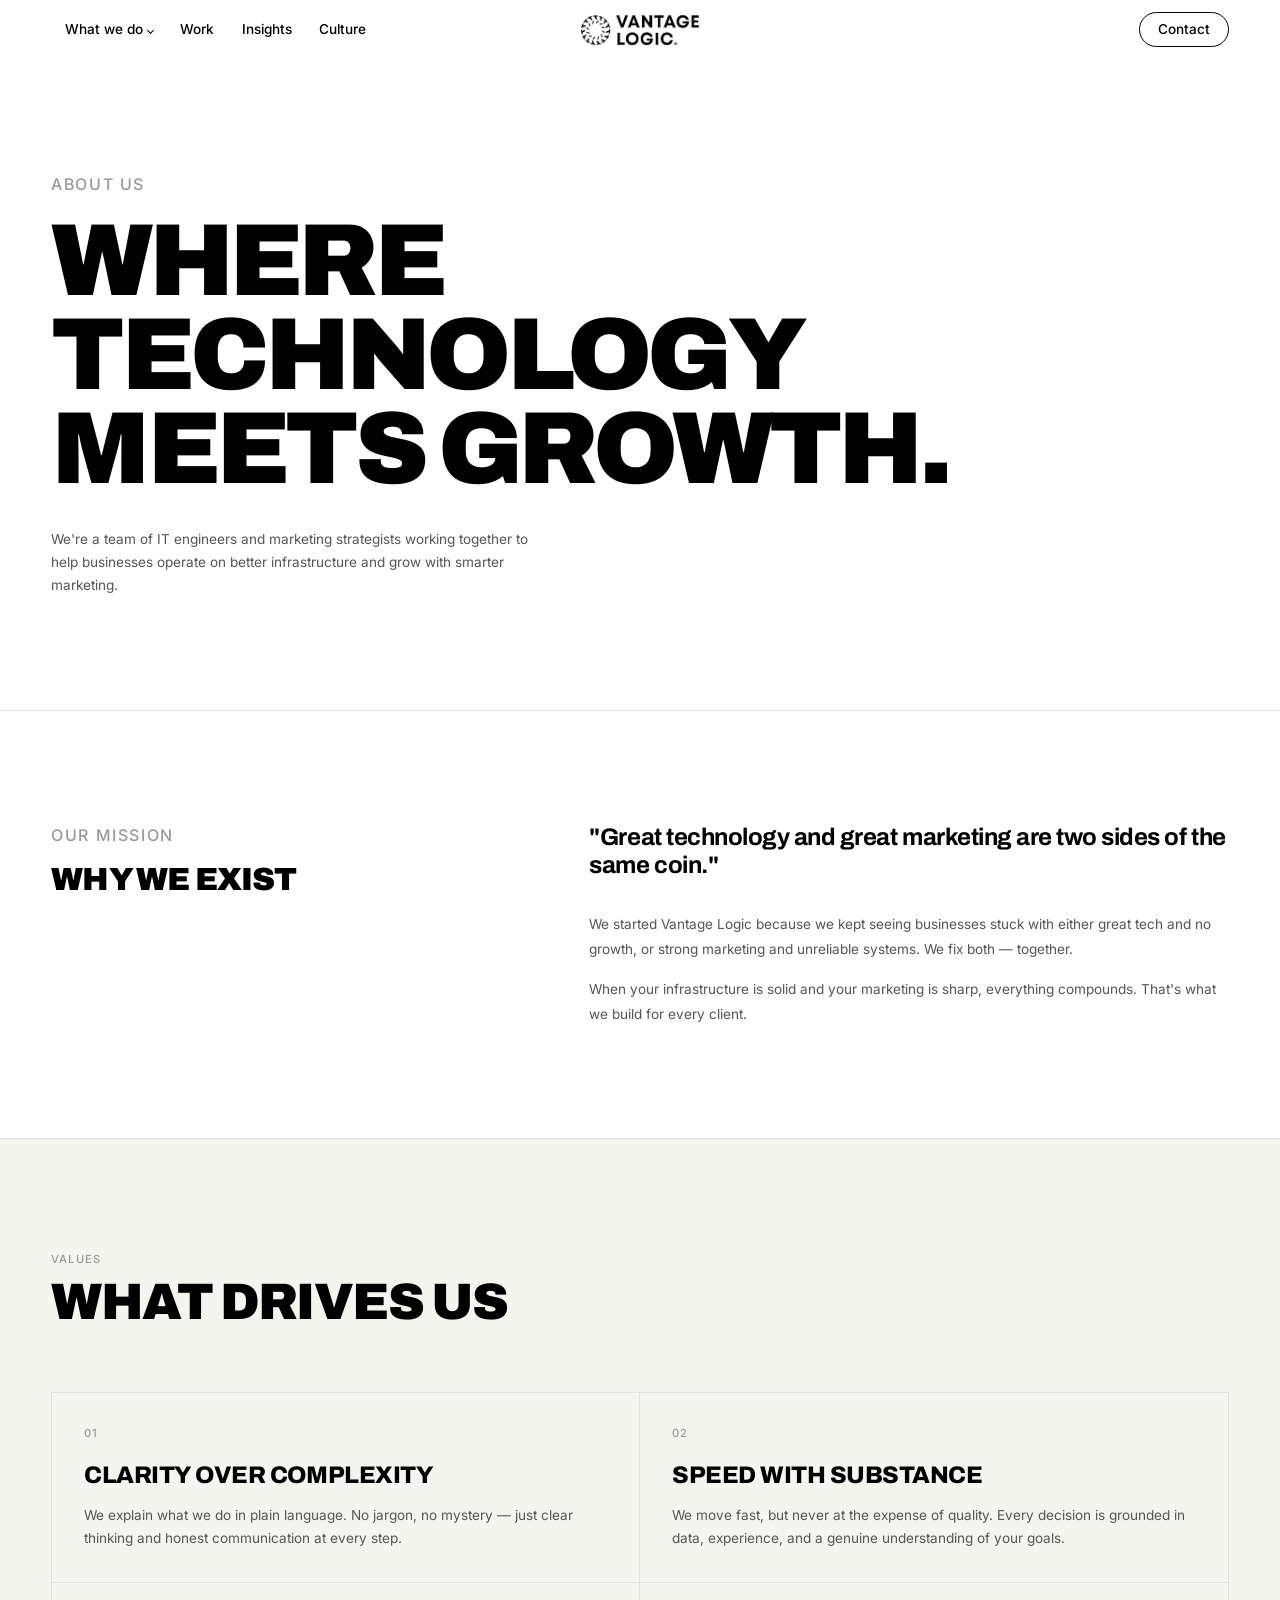
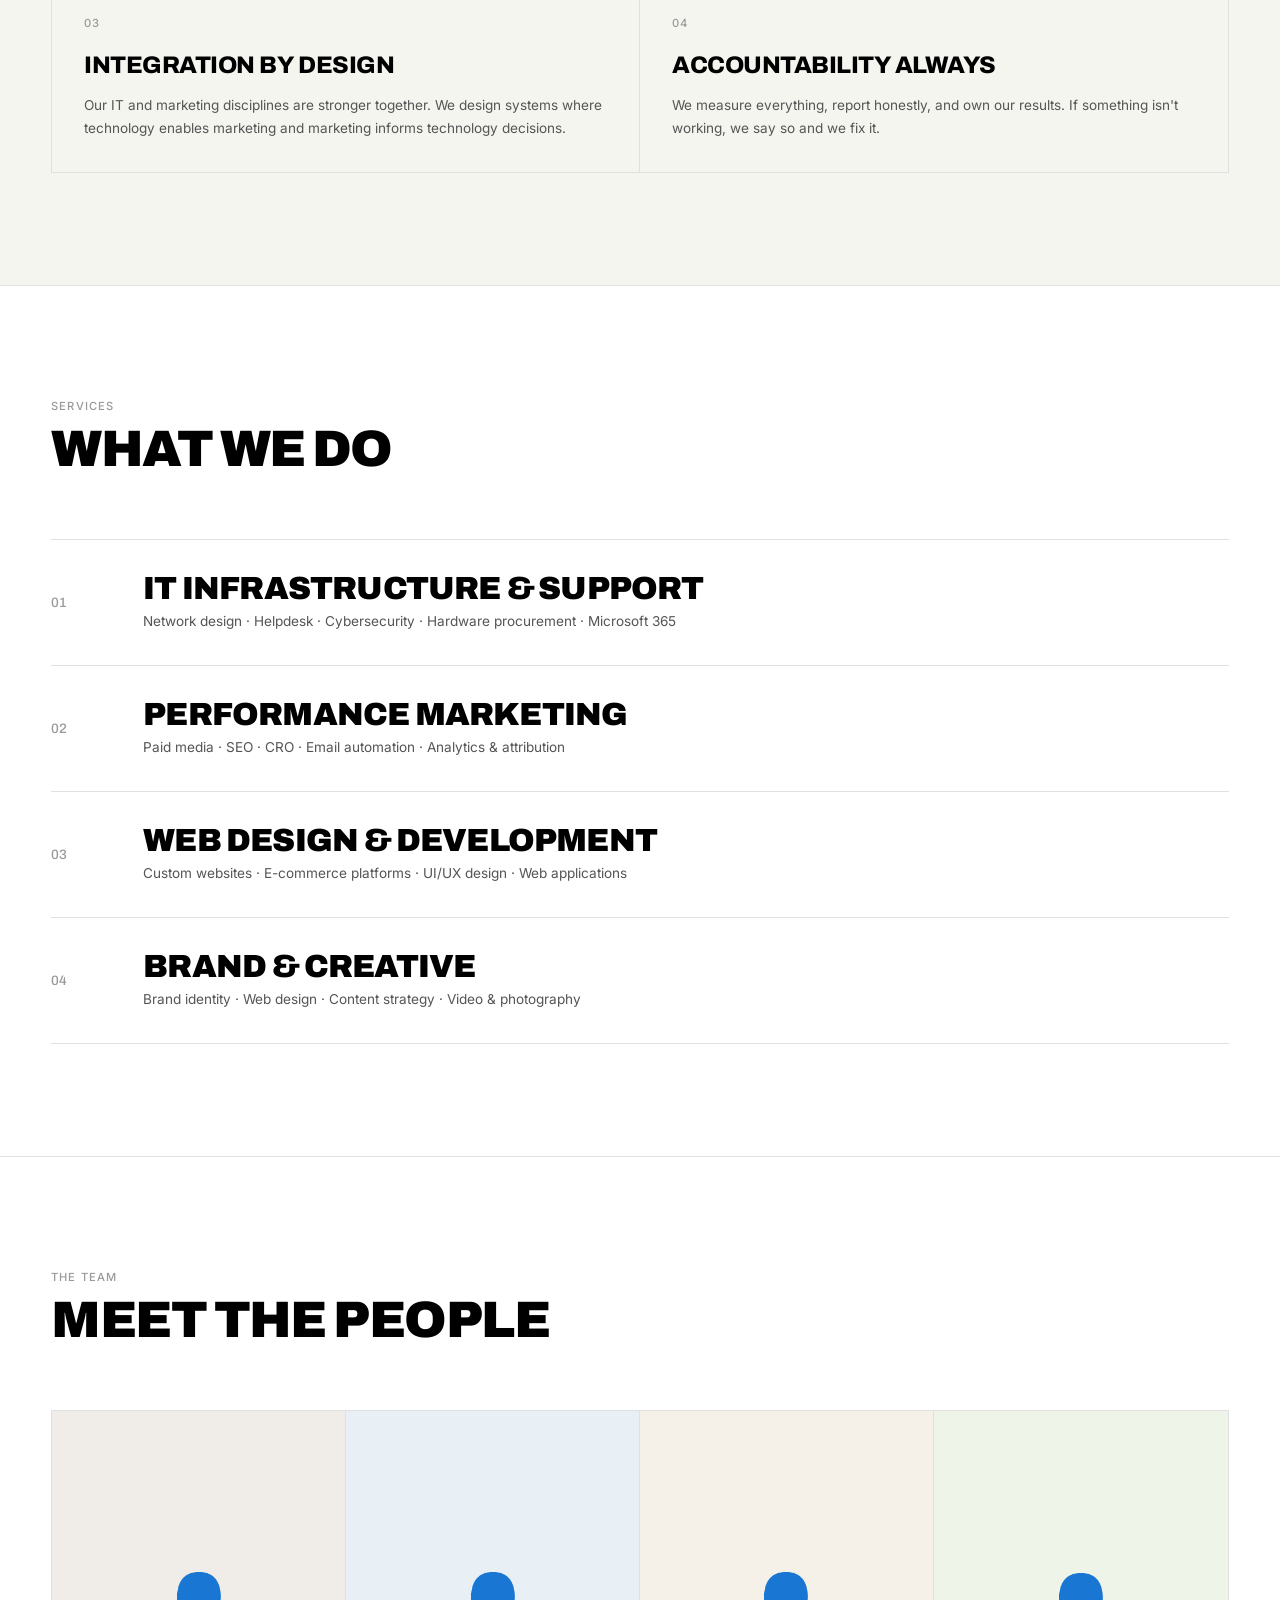
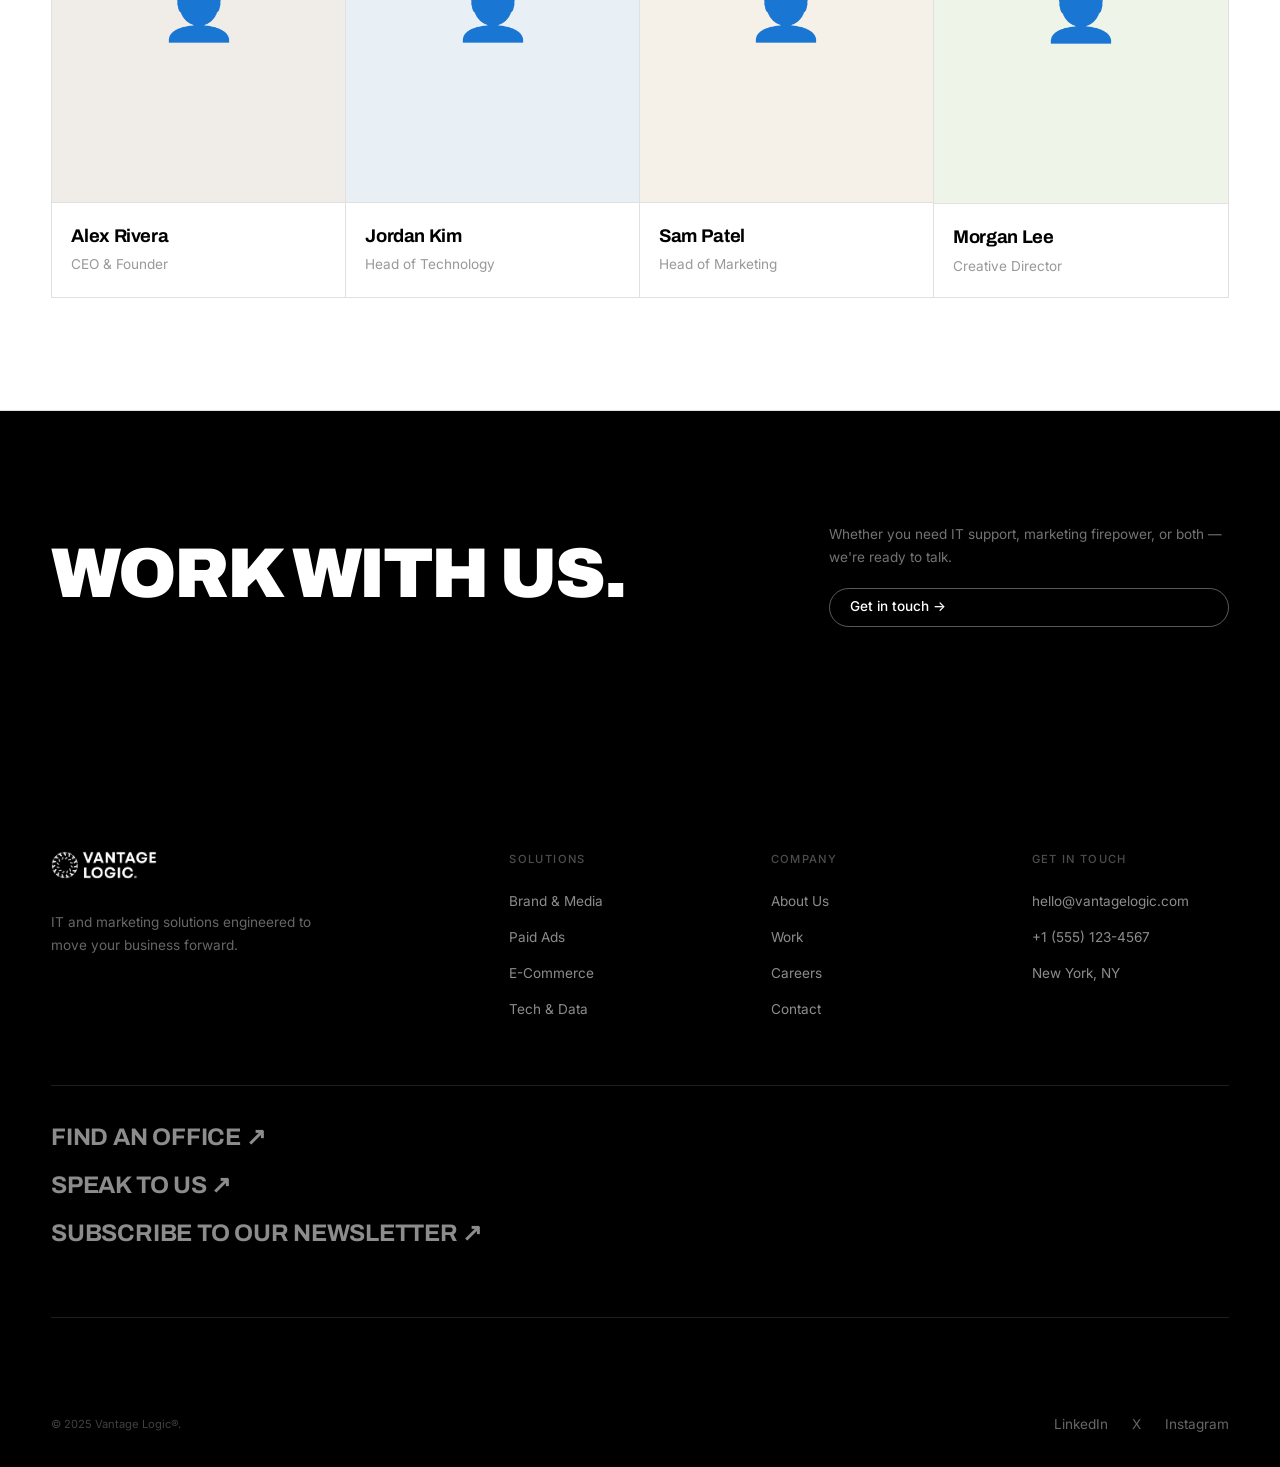
==== commit bc8e6a22: "Update 10-03-Tue 22:38" ====
--- a/pages/about.html
+++ b/pages/about.html
@@ -108,7 +108,7 @@
       </a>
       <a href="ecommerce.html" class="solution-item">
         <span class="solution-num">03</span>
-        <div class="solution-body"><div class="solution-name">Cloud &amp; Managed Services</div><div class="solution-sub">Cloud migration · Proactive monitoring · Backup &amp; disaster recovery · SLA support</div></div>
+        <div class="solution-body"><div class="solution-name">Web Design &amp; Development</div><div class="solution-sub">Custom websites · E-commerce platforms · UI/UX design · Web applications</div></div>
       </a>
       <a href="brand-media.html" class="solution-item">
         <span class="solution-num">04</span>
@@ -151,7 +151,7 @@
   <div class="wrap">
     <div class="footer-top">
       <div><img src="../assets/images/logo-white.png" alt="Vantage Logic" class="footer-logo-img" /><p class="footer-tagline">IT and marketing solutions engineered to move your business forward.</p></div>
-      <div class="footer-col"><div class="footer-col-label">Solutions</div><ul><li><a href="brand-media.html">Brand &amp; Media</a></li><li><a href="paid-ads.html">Paid Ads</a></li><li><a href="ecommerce.html">Commerce</a></li><li><a href="web-software.html">Tech &amp; Data</a></li></ul></div>
+      <div class="footer-col"><div class="footer-col-label">Solutions</div><ul><li><a href="brand-media.html">Brand &amp; Media</a></li><li><a href="paid-ads.html">Paid Ads</a></li><li><a href="ecommerce.html">E-Commerce</a></li><li><a href="web-software.html">Tech &amp; Data</a></li></ul></div>
       <div class="footer-col"><div class="footer-col-label">Company</div><ul><li><a href="about.html">About Us</a></li><li><a href="work.html">Work</a></li><li><a href="careers.html">Careers</a></li><li><a href="contact.html">Contact</a></li></ul></div>
       <div class="footer-col"><div class="footer-col-label">Get in touch</div><ul><li><a href="mailto:hello@vantagelogic.com">hello@vantagelogic.com</a></li><li><a href="tel:+15551234567">+1 (555) 123-4567</a></li><li><a href="#">New York, NY</a></li></ul></div>
     </div>
--- a/css/main.css
+++ b/css/main.css
@@ -151,7 +151,7 @@
 
 /* Center: Logo */
 .nav-logo { display:flex; align-items:center; justify-self:center; }
-.nav-logo img { height:22px; }
+.nav-logo img { height:32px; }
 
 /* Right: Contact CTA + Hamburger */
 .nav-right { display:flex; align-items:center; gap:1.2rem; justify-self:end; }
@@ -621,7 +621,7 @@
   gap:var(--sp-lg); padding-bottom:var(--sp-lg);
   border-bottom:1px solid var(--c-border-dark); margin-bottom:var(--sp-md);
 }
-.footer-logo-img { height:22px; margin-bottom:var(--sp-md); }
+.footer-logo-img { height:28px; margin-bottom:var(--sp-md); }
 .footer-tagline {
   font-size:var(--t-sm); color:rgba(255,255,255,0.4);
   line-height:1.7; max-width:280px; margin-bottom:var(--sp-md);
